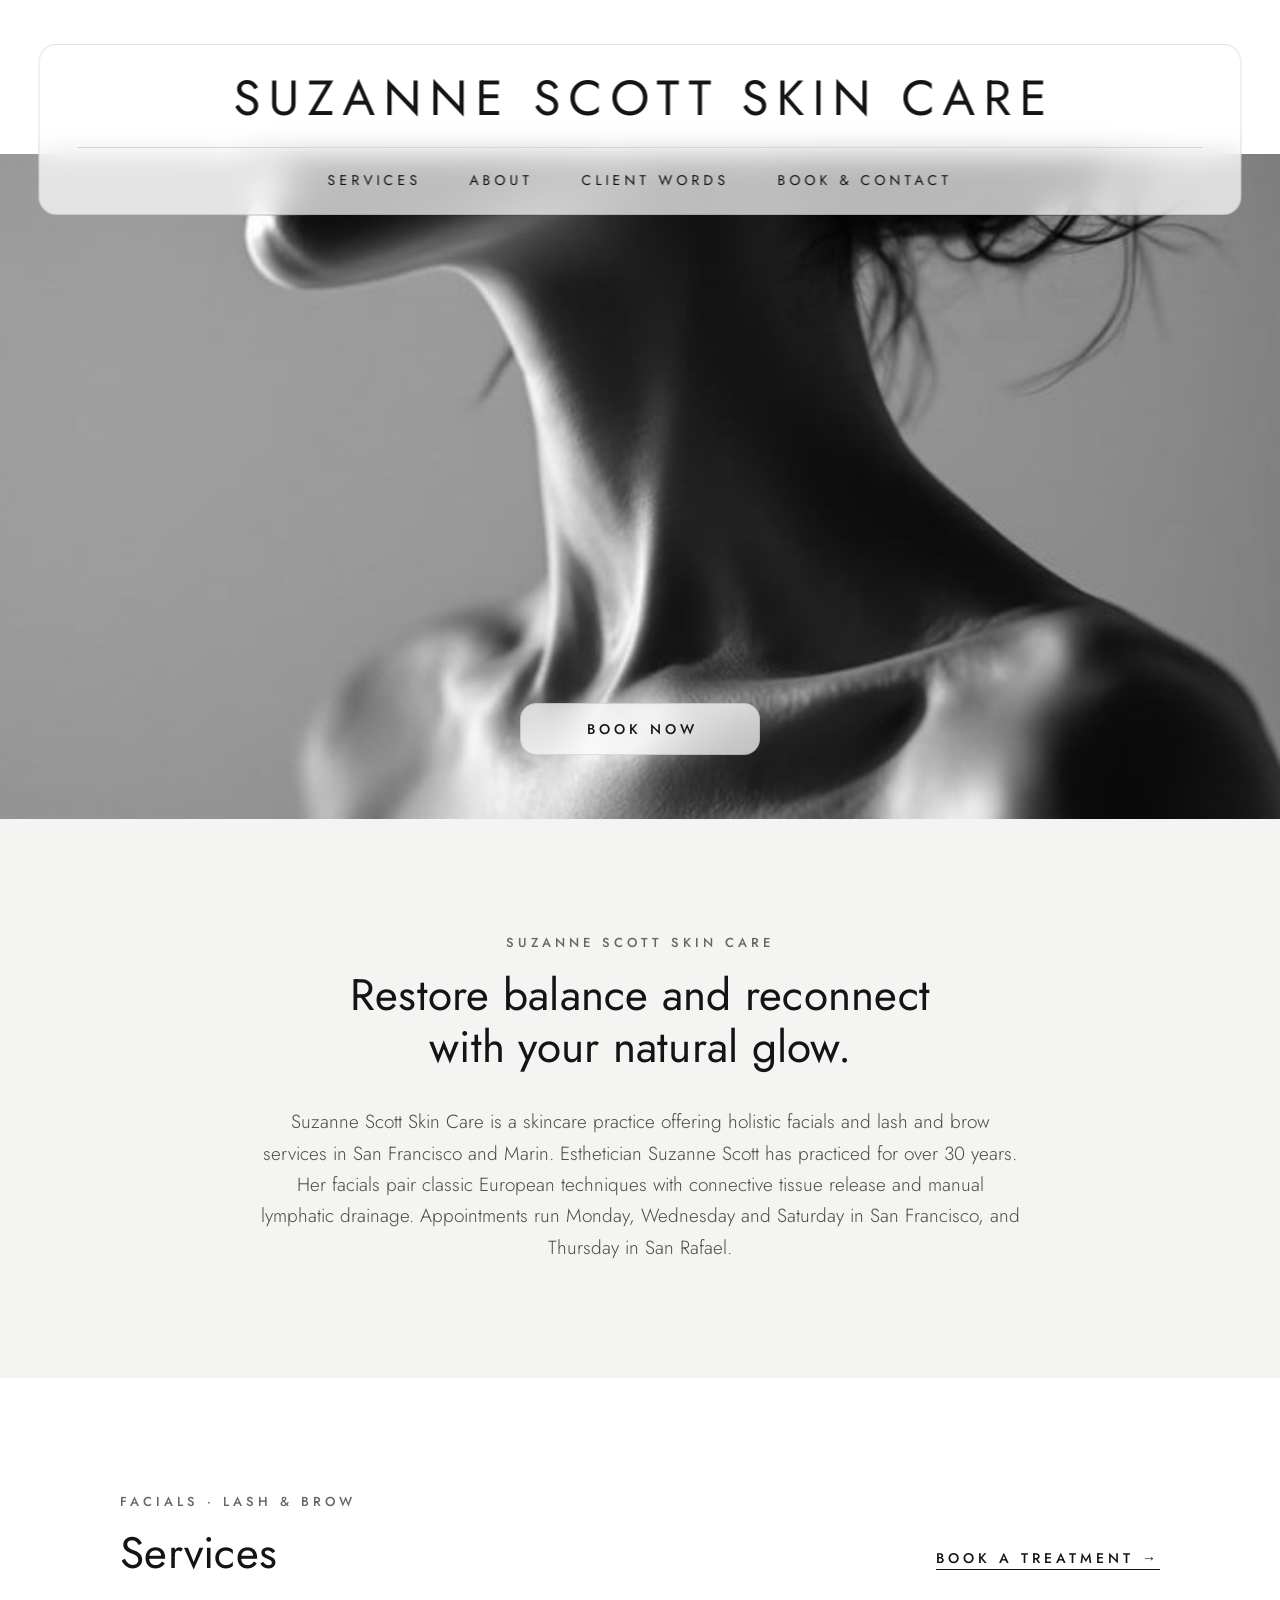
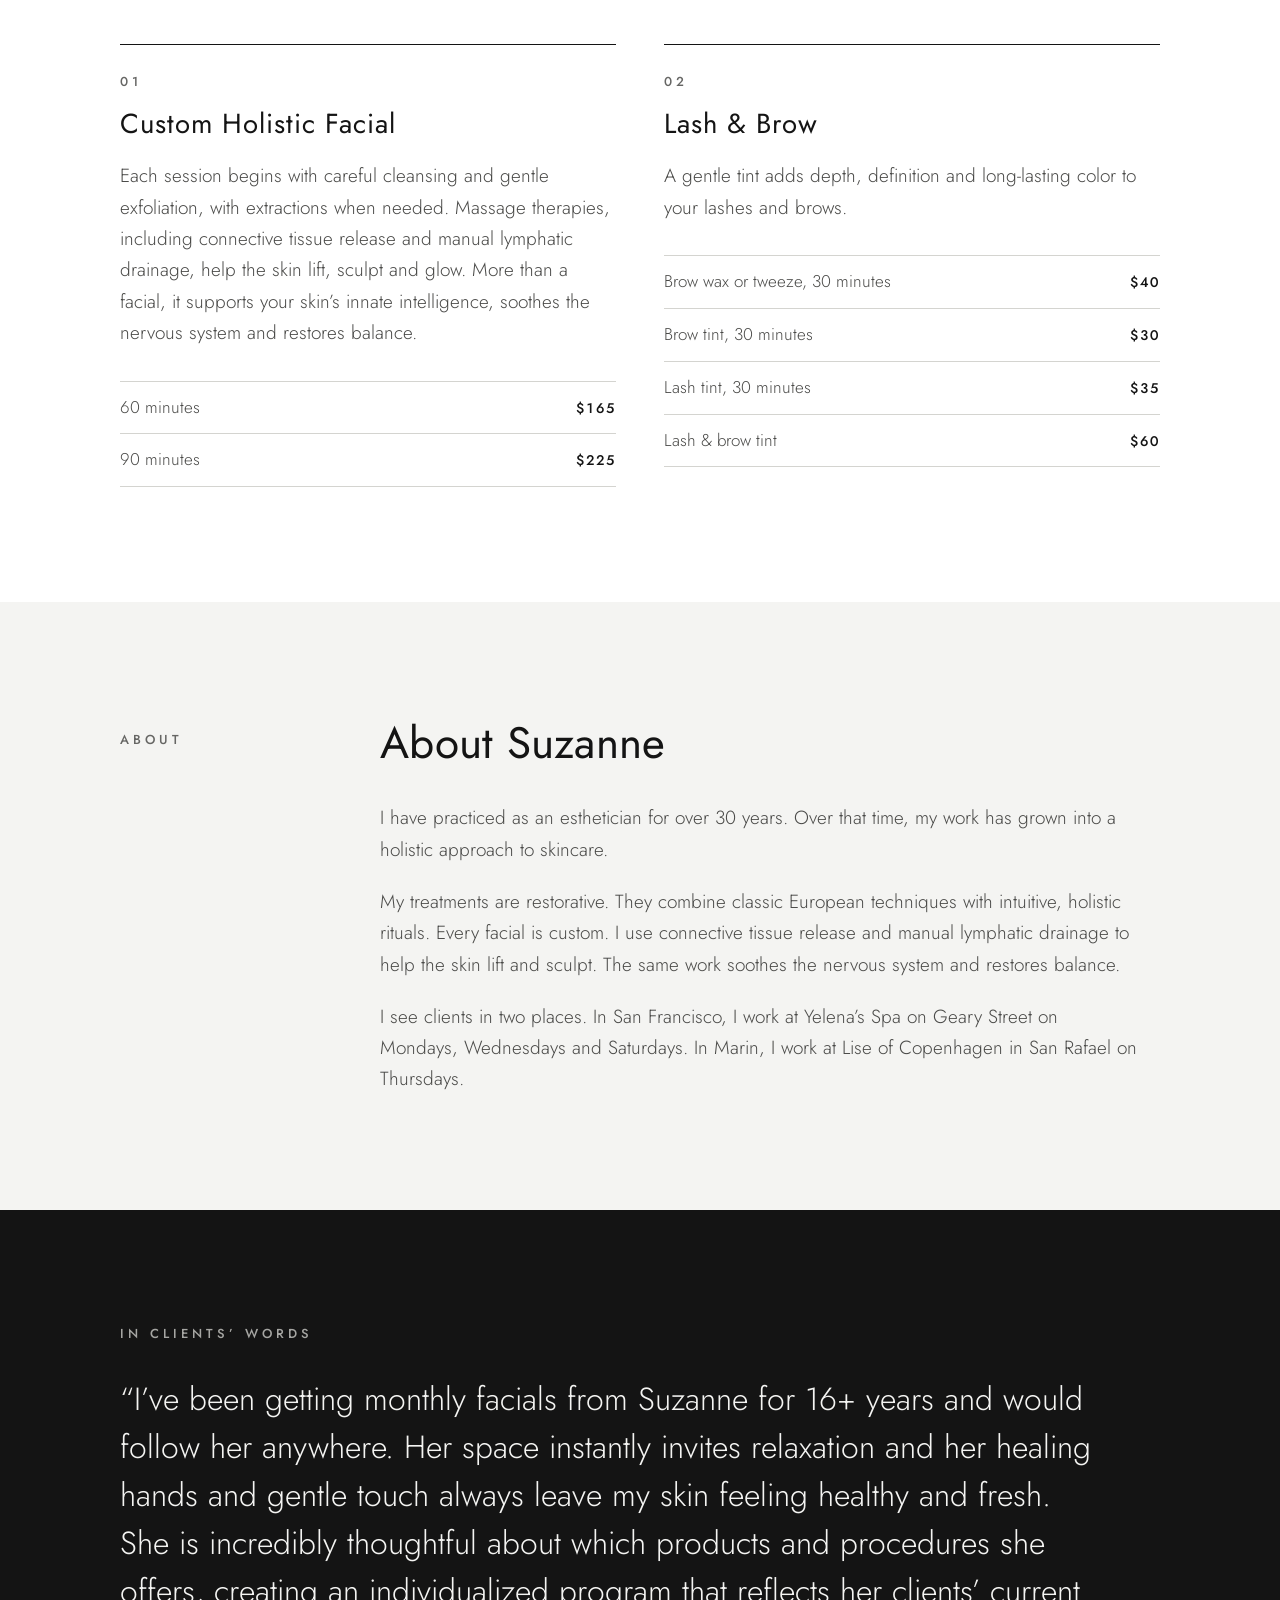
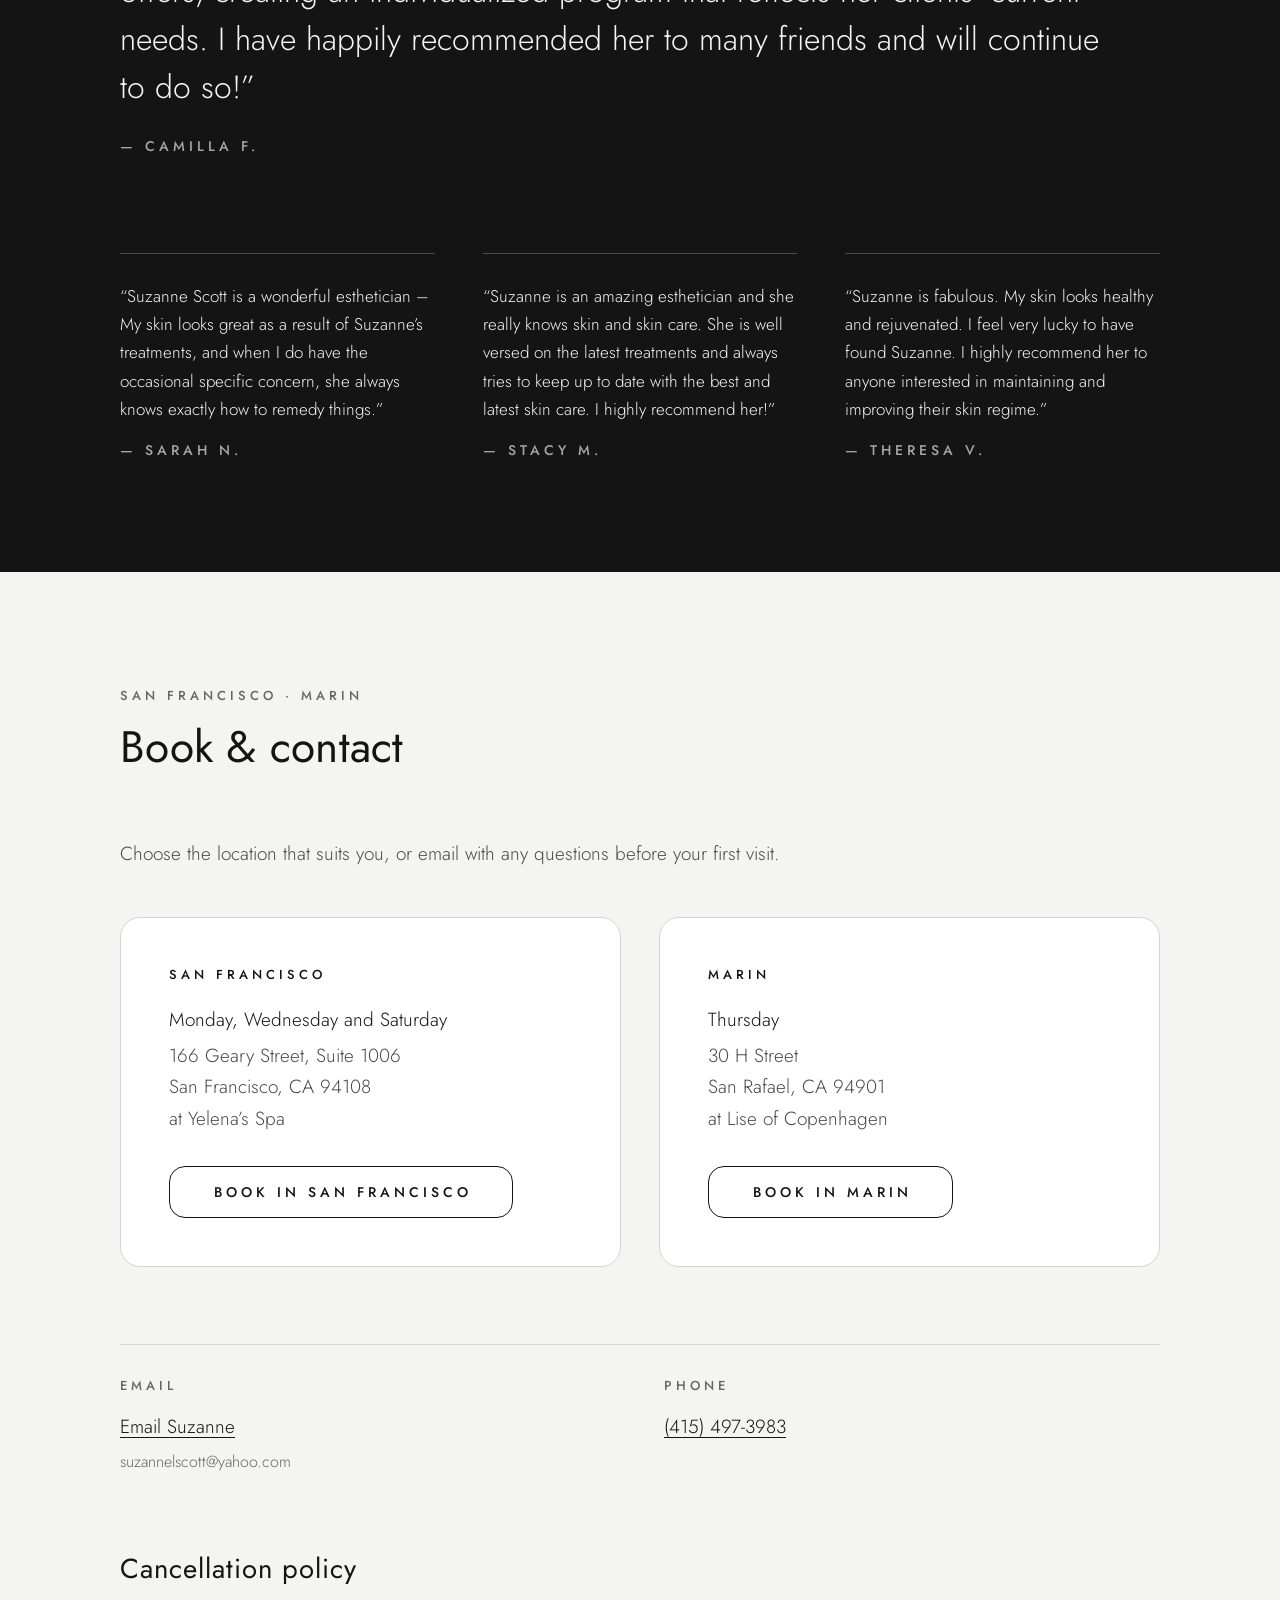
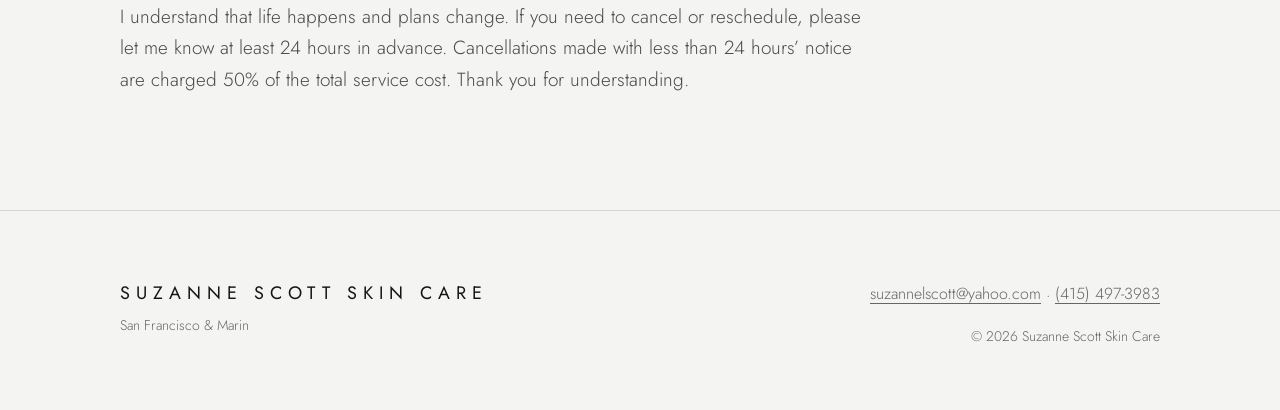
==== index.html @ 7dff4643 "Build Suzanne Scott Skin Care site Responsive one-page site built from SITE COPY and DESIGN SYSTEM, " ====
<!DOCTYPE html>
<html lang="en">
<head>
  <meta charset="utf-8">
  <meta name="viewport" content="width=device-width, initial-scale=1, viewport-fit=cover">

  <title>Suzanne Scott Skin Care | Holistic Facials, SF &amp; Marin</title>
  <meta name="description" content="Holistic facials and lash and brow services by esthetician Suzanne Scott, with over 30 years of practice. Appointments in San Francisco and San Rafael, Marin.">
  <meta name="robots" content="index, follow, max-image-preview:large, max-snippet:-1">
  <link rel="canonical" href="https://suzannescottskincare.com/">
  <meta name="author" content="Suzanne Scott">
  <meta name="theme-color" content="#FFFFFF">
  <meta name="format-detection" content="telephone=no">

  <!-- Machine-readable summary for AI answer engines (see /llms.txt). -->
  <link rel="alternate" type="text/plain" href="llms.txt" title="LLM summary">
  <link rel="icon" href="favicon.svg" type="image/svg+xml">

  <!-- Open Graph / X: the preview card when the link is shared. -->
  <meta property="og:type" content="website">
  <meta property="og:locale" content="en_US">
  <meta property="og:site_name" content="Suzanne Scott Skin Care">
  <meta property="og:title" content="Suzanne Scott Skin Care | Holistic Facials, SF &amp; Marin">
  <meta property="og:description" content="Holistic facials and lash and brow services by esthetician Suzanne Scott, with over 30 years of practice. Appointments in San Francisco and San Rafael, Marin.">
  <meta property="og:url" content="https://suzannescottskincare.com/">
  <meta property="og:image" content="https://suzannescottskincare.com/images/og-image.jpg">
  <meta property="og:image:width" content="1200">
  <meta property="og:image:height" content="630">
  <meta property="og:image:alt" content="Black-and-white close-up of a woman's neck and collarbone in soft studio light">
  <meta name="twitter:card" content="summary_large_image">
  <meta name="twitter:title" content="Suzanne Scott Skin Care | Holistic Facials, SF &amp; Marin">
  <meta name="twitter:description" content="Holistic facials and lash and brow services by esthetician Suzanne Scott, with over 30 years of practice. Appointments in San Francisco and San Rafael, Marin.">
  <meta name="twitter:image" content="https://suzannescottskincare.com/images/og-image.jpg">

  <!-- Jost (design system typeface), weights 300/400/500. -->
  <link rel="preconnect" href="https://fonts.googleapis.com">
  <link rel="preconnect" href="https://fonts.gstatic.com" crossorigin>
  <link rel="stylesheet" href="https://fonts.googleapis.com/css2?family=Jost:wght@300;400;500&amp;display=swap">
  <link rel="preload" as="image" href="images/suzanne-scott-skin-care-hero.jpg" fetchpriority="high">
  <link rel="stylesheet" href="css/styles.css">

  <!--
    STRUCTURED DATA (JSON-LD), one @graph.
    - HealthAndBeautyBusiness (#business) holds brand-level facts; each studio is a "department" with its own address,
      because Google expects one LocalBusiness per physical location. containedInPlace names the host spa.
    - Person (#suzanne) is linked as founder so "Suzanne Scott" and "Suzanne Scott Skin Care" resolve to one entity.
    - Testimonials are NOT marked up as Review: Google ignores self-published reviews for LocalBusiness stars.
    - openingHoursSpecification is omitted until opening/closing times are known; the days are in each description.
    - Add a "sameAs" array of profile URLs (Instagram, Yelp, Google Business Profile) to #business and #suzanne when available.
  -->
  <script type="application/ld+json">
  {
    "@context": "https://schema.org",
    "@graph": [
      {
        "@type": "WebSite",
        "@id": "https://suzannescottskincare.com/#website",
        "url": "https://suzannescottskincare.com/",
        "name": "Suzanne Scott Skin Care",
        "publisher": { "@id": "https://suzannescottskincare.com/#business" },
        "inLanguage": "en-US"
      },
      {
        "@type": "WebPage",
        "@id": "https://suzannescottskincare.com/#webpage",
        "url": "https://suzannescottskincare.com/",
        "name": "Suzanne Scott Skin Care | Holistic Facials, SF & Marin",
        "description": "Holistic facials and lash and brow services by esthetician Suzanne Scott, with over 30 years of practice. Appointments in San Francisco and San Rafael, Marin.",
        "isPartOf": { "@id": "https://suzannescottskincare.com/#website" },
        "about": { "@id": "https://suzannescottskincare.com/#business" },
        "primaryImageOfPage": { "@id": "https://suzannescottskincare.com/#hero-image" },
        "dateModified": "2026-09-30",
        "inLanguage": "en-US"
      },
      {
        "@type": "ImageObject",
        "@id": "https://suzannescottskincare.com/#hero-image",
        "url": "https://suzannescottskincare.com/images/suzanne-scott-skin-care-hero.jpg",
        "width": 1338,
        "height": 764,
        "caption": "Black-and-white close-up of a woman's neck and collarbone in soft studio light"
      },
      {
        "@type": "Person",
        "@id": "https://suzannescottskincare.com/#suzanne",
        "name": "Suzanne Scott",
        "jobTitle": "Esthetician",
        "description": "Esthetician with over 30 years of practice, offering holistic facials that combine classic European techniques with connective tissue release and manual lymphatic drainage.",
        "knowsAbout": ["Holistic facials", "European facial techniques", "Connective tissue release", "Manual lymphatic drainage", "Lash and brow tinting", "Brow waxing"],
        "worksFor": { "@id": "https://suzannescottskincare.com/#business" },
        "url": "https://suzannescottskincare.com/#about"
      },
      {
        "@type": "HealthAndBeautyBusiness",
        "@id": "https://suzannescottskincare.com/#business",
        "name": "Suzanne Scott Skin Care",
        "url": "https://suzannescottskincare.com/",
        "description": "Suzanne Scott Skin Care is a skincare practice offering holistic facials and lash and brow services in San Francisco and Marin. Esthetician Suzanne Scott has practiced for over 30 years.",
        "slogan": "Restore balance and reconnect with your natural glow.",
        "email": "suzannelscott@yahoo.com",
        "telephone": "+1-415-497-3983",
        "image": "https://suzannescottskincare.com/images/og-image.jpg",
        "priceRange": "$30–$225",
        "currenciesAccepted": "USD",
        "founder": { "@id": "https://suzannescottskincare.com/#suzanne" },
        "areaServed": [
          { "@type": "City", "name": "San Francisco, CA" },
          { "@type": "AdministrativeArea", "name": "Marin County, CA" }
        ],
        "department": [
          {
            "@type": "HealthAndBeautyBusiness",
            "@id": "https://suzannescottskincare.com/#san-francisco",
            "name": "Suzanne Scott Skin Care – San Francisco",
            "description": "Appointments Monday, Wednesday and Saturday at Yelena's Spa.",
            "url": "https://suzannescottskincare.com/#contact",
            "telephone": "+1-415-497-3983",
            "email": "suzannelscott@yahoo.com",
            "image": "https://suzannescottskincare.com/images/og-image.jpg",
            "priceRange": "$30–$225",
            "address": {
              "@type": "PostalAddress",
              "streetAddress": "166 Geary Street, Suite 1006",
              "addressLocality": "San Francisco",
              "addressRegion": "CA",
              "postalCode": "94108",
              "addressCountry": "US"
            },
            "hasMap": "https://www.google.com/maps/search/?api=1&query=166+Geary+Street+Suite+1006+San+Francisco+CA+94108",
            "containedInPlace": { "@type": "Place", "name": "Yelena's Spa" }
          },
          {
            "@type": "HealthAndBeautyBusiness",
            "@id": "https://suzannescottskincare.com/#marin",
            "name": "Suzanne Scott Skin Care – Marin",
            "description": "Appointments Thursday at Lise of Copenhagen in San Rafael.",
            "url": "https://suzannescottskincare.com/#contact",
            "telephone": "+1-415-497-3983",
            "email": "suzannelscott@yahoo.com",
            "image": "https://suzannescottskincare.com/images/og-image.jpg",
            "priceRange": "$30–$225",
            "address": {
              "@type": "PostalAddress",
              "streetAddress": "30 H Street",
              "addressLocality": "San Rafael",
              "addressRegion": "CA",
              "postalCode": "94901",
              "addressCountry": "US"
            },
            "hasMap": "https://www.google.com/maps/search/?api=1&query=30+H+Street+San+Rafael+CA+94901",
            "containedInPlace": { "@type": "Place", "name": "Lise of Copenhagen" }
          }
        ],
        "hasOfferCatalog": {
          "@type": "OfferCatalog",
          "name": "Services",
          "itemListElement": [
            { "@type": "Offer", "name": "Custom Holistic Facial, 60 minutes", "price": "165", "priceCurrency": "USD",
              "itemOffered": { "@type": "Service", "name": "Custom Holistic Facial", "serviceType": "Facial",
                "description": "Cleansing, gentle exfoliation, extractions when needed, connective tissue release and manual lymphatic drainage." } },
            { "@type": "Offer", "name": "Custom Holistic Facial, 90 minutes", "price": "225", "priceCurrency": "USD",
              "itemOffered": { "@type": "Service", "name": "Custom Holistic Facial", "serviceType": "Facial" } },
            { "@type": "Offer", "name": "Brow Wax or Tweeze, 30 minutes", "price": "40", "priceCurrency": "USD",
              "itemOffered": { "@type": "Service", "name": "Brow Wax or Tweeze", "serviceType": "Brow shaping" } },
            { "@type": "Offer", "name": "Brow Tint, 30 minutes", "price": "30", "priceCurrency": "USD",
              "itemOffered": { "@type": "Service", "name": "Brow Tint", "serviceType": "Tinting" } },
            { "@type": "Offer", "name": "Lash Tint, 30 minutes", "price": "35", "priceCurrency": "USD",
              "itemOffered": { "@type": "Service", "name": "Lash Tint", "serviceType": "Tinting" } },
            { "@type": "Offer", "name": "Lash and Brow Tint", "price": "60", "priceCurrency": "USD",
              "itemOffered": { "@type": "Service", "name": "Lash and Brow Tint", "serviceType": "Tinting" } }
          ]
        }
      }
    ]
  }
  </script>
</head>

<body>
  <!-- All key facts stay in plain HTML (no sliders, widgets or text in images) so crawlers and AI engines can read them. -->
  <a class="skip-link btn-text" href="#main">Skip to content</a>

  <div class="hero">
    <header class="site-header">
      <a class="wordmark" href="./" aria-label="Suzanne Scott Skin Care, home"><span>Suzanne Scott</span> <span>Skin Care</span></a>
      <nav class="site-nav" aria-label="Main">
        <ul>
          <li><a href="#services">Services</a></li>
          <li><a href="#about">About</a></li>
          <li><a href="#testimonials">Client words</a></li>
          <li><a href="#contact">Book &amp; contact</a></li>
        </ul>
      </nav>
    </header>

    <div class="hero-media">
      <img src="images/suzanne-scott-skin-care-hero.jpg"
           alt="Black-and-white close-up of a woman's neck and collarbone in soft studio light"
           width="1338" height="764" fetchpriority="high">
      <a class="button button--glass btn-text hero-cta" href="#contact">Book now</a>
    </div>
  </div>

  <main id="main">

    <!-- INTRO: the page's single <h1>. The summary paragraph is written to be quoted on its own by answer engines. -->
    <section id="intro" class="section section--paper intro" aria-labelledby="intro-heading">
      <div class="wrap">
        <h1 id="intro-heading" class="label">Suzanne Scott Skin Care</h1>
        <p class="headline">Restore balance and reconnect with your natural glow.</p>
        <p class="body intro-summary">Suzanne Scott Skin Care is a skincare practice offering holistic facials and lash and brow services in San Francisco and Marin. Esthetician Suzanne Scott has practiced for over 30 years. Her facials pair classic European techniques with connective tissue release and manual lymphatic drainage. Appointments run Monday, Wednesday and Saturday in San Francisco, and Thursday in San Rafael.</p>
      </div>
    </section>

    <!-- SERVICES: prices and durations as real text in definition lists. -->
    <section id="services" class="section section--white" aria-labelledby="services-heading">
      <div class="wrap">
        <div class="section-header">
          <div>
            <p class="label">Facials · Lash &amp; brow</p>
            <h2 id="services-heading" class="headline">Services</h2>
          </div>
          <a class="text-link btn-text" href="#contact">Book a treatment →</a>
        </div>

        <div class="services-grid">
          <article class="service" aria-labelledby="facial-heading">
            <p class="label">01</p>
            <h3 id="facial-heading" class="card-title">Custom Holistic Facial</h3>
            <p class="body">Each session begins with careful cleansing and gentle exfoliation, with extractions when needed. Massage therapies, including connective tissue release and manual lymphatic drainage, help the skin lift, sculpt and glow. More than a facial, it supports your skin’s innate intelligence, soothes the nervous system and restores balance.</p>
            <dl class="price-list">
              <div><dt>60 minutes</dt><dd class="btn-text">$165</dd></div>
              <div><dt>90 minutes</dt><dd class="btn-text">$225</dd></div>
            </dl>
          </article>

          <article class="service" aria-labelledby="lash-brow-heading">
            <p class="label">02</p>
            <h3 id="lash-brow-heading" class="card-title">Lash &amp; Brow</h3>
            <p class="body">A gentle tint adds depth, definition and long-lasting color to your lashes and brows.</p>
            <dl class="price-list">
              <div><dt>Brow wax or tweeze, 30 minutes</dt><dd class="btn-text">$40</dd></div>
              <div><dt>Brow tint, 30 minutes</dt><dd class="btn-text">$30</dd></div>
              <div><dt>Lash tint, 30 minutes</dt><dd class="btn-text">$35</dd></div>
              <div><dt>Lash &amp; brow tint</dt><dd class="btn-text">$60</dd></div>
            </dl>
          </article>
        </div>
      </div>
    </section>

    <!-- ABOUT: side label → content. -->
    <section id="about" class="section section--paper" aria-labelledby="about-heading">
      <div class="wrap about-grid">
        <p class="label" aria-hidden="true">About</p>
        <div>
          <h2 id="about-heading" class="headline">About Suzanne</h2>
          <div class="body">
            <p>I have practiced as an esthetician for over 30 years. Over that time, my work has grown into a holistic approach to skincare.</p>
            <p>My treatments are restorative. They combine classic European techniques with intuitive, holistic rituals. Every facial is custom. I use connective tissue release and manual lymphatic drainage to help the skin lift and sculpt. The same work soothes the nervous system and restores balance.</p>
            <p>I see clients in two places. In San Francisco, I work at Yelena’s Spa on Geary Street on Mondays, Wednesdays and Saturdays. In Marin, I work at Lise of Copenhagen in San Rafael on Thursdays.</p>
          </div>
        </div>
      </div>
    </section>

    <!-- TESTIMONIALS: visible HTML only, no Review markup (see note in <head>). -->
    <section id="testimonials" class="section section--ink testimonials" aria-labelledby="testimonials-heading">
      <div class="wrap">
        <h2 id="testimonials-heading" class="label">In clients’ words</h2>

        <figure class="testimonial quote-featured">
          <blockquote>
            <p>“I’ve been getting monthly facials from Suzanne for 16+ years and would follow her anywhere. Her space instantly invites relaxation and her healing hands and gentle touch always leave my skin feeling healthy and fresh. She is incredibly thoughtful about which products and procedures she offers, creating an individualized program that reflects her clients’ current needs. I have happily recommended her to many friends and will continue to do so!”</p>
          </blockquote>
          <figcaption class="btn-text">— Camilla F.</figcaption>
        </figure>

        <div class="quotes-grid">
          <figure class="testimonial">
            <blockquote>
              <p>“Suzanne Scott is a wonderful esthetician – My skin looks great as a result of Suzanne’s treatments, and when I do have the occasional specific concern, she always knows exactly how to remedy things.”</p>
            </blockquote>
            <figcaption class="btn-text">— Sarah N.</figcaption>
          </figure>

          <figure class="testimonial">
            <blockquote>
              <p>“Suzanne is an amazing esthetician and she really knows skin and skin care. She is well versed on the latest treatments and always tries to keep up to date with the best and latest skin care. I highly recommend her!”</p>
            </blockquote>
            <figcaption class="btn-text">— Stacy M.</figcaption>
          </figure>

          <figure class="testimonial">
            <blockquote>
              <p>“Suzanne is fabulous. My skin looks healthy and rejuvenated. I feel very lucky to have found Suzanne. I highly recommend her to anyone interested in maintaining and improving their skin regime.”</p>
            </blockquote>
            <figcaption class="btn-text">— Theresa V.</figcaption>
          </figure>
        </div>
      </div>
    </section>

    <!-- BOOK & CONTACT: name, address and phone must match the JSON-LD and every outside listing exactly. -->
    <section id="contact" class="section section--paper" aria-labelledby="contact-heading">
      <div class="wrap">
        <div class="section-header">
          <div>
            <p class="label">San Francisco · Marin</p>
            <h2 id="contact-heading" class="headline">Book &amp; contact</h2>
          </div>
        </div>
        <p class="body contact-intro">Choose the location that suits you, or email with any questions before your first visit.</p>

        <div class="locations">
          <div class="location">
            <h3 class="label">San Francisco</h3>
            <div class="body">
              <p class="days">Monday, Wednesday and Saturday</p>
              <address>
                166 Geary Street, Suite 1006<br>
                San Francisco, CA 94108<br>
                at Yelena’s Spa
              </address>
            </div>
            <!-- Booking links go to email until online booking URLs are available. -->
            <a class="button btn-text" href="mailto:suzannelscott@yahoo.com?subject=Appointment%20request%20-%20San%20Francisco">Book in San Francisco</a>
          </div>

          <div class="location">
            <h3 class="label">Marin</h3>
            <div class="body">
              <p class="days">Thursday</p>
              <address>
                30 H Street<br>
                San Rafael, CA 94901<br>
                at Lise of Copenhagen
              </address>
            </div>
            <a class="button btn-text" href="mailto:suzannelscott@yahoo.com?subject=Appointment%20request%20-%20Marin">Book in Marin</a>
          </div>
        </div>

        <address>
          <dl class="contact-details">
            <div>
              <dt class="label">Email</dt>
              <dd><a href="mailto:suzannelscott@yahoo.com">Email Suzanne</a><span class="muted">suzannelscott@yahoo.com</span></dd>
            </div>
            <div>
              <dt class="label">Phone</dt>
              <dd><a href="tel:+14154973983">(415) 497-3983</a></dd>
            </div>
          </dl>
        </address>

        <div class="policy">
          <h3 class="card-title">Cancellation policy</h3>
          <p class="body">I understand that life happens and plans change. If you need to cancel or reschedule, please let me know at least 24 hours in advance. Cancellations made with less than 24 hours’ notice are charged 50% of the total service cost. Thank you for understanding.</p>
        </div>
      </div>
    </section>
  </main>

  <!-- FOOTER: repeats name and contact details exactly (consistent NAP). -->
  <footer class="site-footer">
    <div class="wrap">
      <div class="footer-brand">
        <p class="footer-wordmark">Suzanne Scott Skin Care</p>
        <p>San Francisco &amp; Marin</p>
      </div>
      <div class="footer-contact">
        <p><a href="mailto:suzannelscott@yahoo.com">suzannelscott@yahoo.com</a> · <a href="tel:+14154973983">(415) 497-3983</a></p>
        <p><small>© 2026 Suzanne Scott Skin Care</small></p>
      </div>
    </div>
  </footer>
</body>
</html>
---- css/styles.css ----
/* Suzanne Scott Skin Care — Direction 1
   Minimal, precise, calm. Black-and-white photography, wide-tracked capitals, lots of empty space.
   Section rhythm: white hero → paper → white → paper → ink (testimonials) → paper → footer on paper.
   Deliberately single-theme (brand palette), so there is no dark-mode variant. */

:root {
  --ink: #141414;
  --white: #FFFFFF;
  --paper: #F4F4F2;
  --grey-700: #4A4A48;
  --grey-600: #666664;
  --grey-400: #A6A6A3;
  --grey-300: #8C8C8A;
  --rule: #D4D4D0;
  --glass: rgba(255,255,255,0.72);
  --glass-border: rgba(20,20,20,0.12);
  --font: "Jost", Helvetica, sans-serif;
  --tracking-label: 4px;
  --tracking-wordmark: 9px;
  --radius-sm: 16px;
  --radius-md: 18px;
  --radius-lg: 20px;
  --page-width: 1440px;
  --margin: 200px;
  --section-pad: 120px;

  /* Fluid versions of the desktop specs, so one stylesheet serves phone → desktop. */
  --gutter: clamp(20px, 5vw, 48px);
  --content: 1040px;               /* 1440 canvas minus 2 × 200px margins */
  --pad: clamp(72px, 9vw, var(--section-pad));
  --body-size: clamp(17px, 1.05rem + 0.2vw, 19px);
  color-scheme: light;
}

*, *::before, *::after { box-sizing: border-box; }

html { scroll-behavior: smooth; -webkit-text-size-adjust: 100%; }
@media (prefers-reduced-motion: reduce) { html { scroll-behavior: auto; } }

body {
  margin: 0;
  background: var(--paper);
  color: var(--ink);
  font-family: var(--font);
  font-weight: 300;
  font-size: var(--body-size);
  line-height: 1.65;
  -webkit-font-smoothing: antialiased;
  overflow-x: hidden;
}

img { display: block; max-width: 100%; height: auto; }

a { color: inherit; text-decoration-thickness: 1px; text-underline-offset: 4px; transition: color .2s ease, border-color .2s ease, background-color .2s ease; }
a:hover { color: var(--grey-600); }
:focus-visible { outline: 2px solid var(--ink); outline-offset: 3px; border-radius: 4px; }

h1, h2, h3, p, figure, blockquote, dl, dd, address { margin: 0; }
address { font-style: normal; }

/* ---------- Type styles ---------- */

.label {
  font-size: 13px;
  font-weight: 500;
  letter-spacing: var(--tracking-label);
  text-transform: uppercase;
  line-height: 1.4;
  color: var(--grey-600);
}

.headline {
  font-size: clamp(32px, 2.2rem + 0.9vw, 44px);
  font-weight: 400;
  letter-spacing: 0.25px;
  line-height: 1.2;
  text-wrap: balance;
}

.card-title {
  font-size: clamp(24px, 1.4rem + 0.4vw, 28px);
  font-weight: 400;
  letter-spacing: 1px;
  line-height: 1.2;
}

.body { color: var(--grey-700); max-width: 760px; }
.body p + p { margin-top: 1.1em; }

.btn-text {
  font-size: 14px;
  font-weight: 500;
  letter-spacing: var(--tracking-label);
  text-transform: uppercase;
  line-height: 1;
}

/* ---------- Buttons ---------- */

.button {
  display: inline-flex;
  align-items: center;
  justify-content: center;
  min-height: 52px;
  padding: 18px 40px 18px 44px;   /* right side trimmed to balance trailing letter-spacing */
  border: 1px solid var(--ink);
  border-radius: var(--radius-sm);
  background: transparent;
  color: var(--ink);
  text-decoration: none;
  text-align: center;
}
.button:hover { color: var(--grey-600); border-color: var(--grey-600); }

.button--glass {
  background: var(--glass);
  -webkit-backdrop-filter: blur(14px);
  backdrop-filter: blur(14px);
  border-color: var(--glass-border);
}
.button--glass:hover { background: var(--white); color: var(--ink); border-color: var(--glass-border); }

.text-link {
  display: inline-flex;
  align-items: center;
  min-height: 44px;
  text-decoration: underline;
  text-decoration-thickness: 1px;
  text-underline-offset: 6px;
}

.skip-link {
  position: absolute;
  left: 16px;
  top: -100px;
  z-index: 20;
  padding: 14px 20px;
  background: var(--white);
  border: 1px solid var(--ink);
  border-radius: var(--radius-sm);
  text-decoration: none;
}
.skip-link:focus { top: 16px; }

/* ---------- Layout ---------- */

.wrap {
  width: min(var(--content), 100% - 2 * var(--gutter));
  margin-inline: auto;
}

.section { padding-block: var(--pad); }
.section--paper { background: var(--paper); }
.section--white { background: var(--white); }
.section--ink { background: var(--ink); color: var(--paper); }

.section-header {
  display: flex;
  flex-wrap: wrap;
  align-items: flex-end;
  justify-content: space-between;
  gap: 24px 48px;
  margin-bottom: clamp(40px, 5vw, 64px);
}
.section-header > div { display: grid; gap: 16px; min-width: 0; }

/* ---------- Header + hero ---------- */

.hero {
  position: relative;
  background: var(--white);
  padding-top: clamp(112px, 12vw, 160px);   /* the white band behind the header */
}

.site-header {
  position: absolute;
  z-index: 10;
  top: clamp(16px, 3.4vw, 48px);
  left: 50%;
  transform: translateX(-50%);
  width: min(1220px, 100% - 2 * clamp(12px, 3vw, 110px));
  padding: clamp(18px, 2.2vw, 30px) clamp(12px, 3vw, 40px) clamp(4px, 1vw, 12px);
  background: var(--glass);
  -webkit-backdrop-filter: blur(14px);
  backdrop-filter: blur(14px);
  border: 1px solid var(--glass-border);
  border-radius: var(--radius-md);
  text-align: center;
}

.wordmark {
  display: inline-block;
  font-size: clamp(21px, 1rem + 2.6vw, 52px);
  font-weight: 400;
  letter-spacing: clamp(4px, 0.62vw, var(--tracking-wordmark));
  line-height: 1;
  text-transform: uppercase;
  text-decoration: none;
  margin-right: calc(-1 * clamp(4px, 0.62vw, var(--tracking-wordmark)));  /* optical centering */
}
.wordmark span { white-space: nowrap; }

.site-nav {
  margin-top: clamp(14px, 1.8vw, 24px);
  padding-top: clamp(4px, 0.8vw, 10px);
  border-top: 1px solid var(--rule);
}
.site-nav ul {
  list-style: none;
  margin: 0;
  padding: 0;
  display: flex;
  flex-wrap: wrap;
  justify-content: center;
  column-gap: 48px;
}
.site-nav a {
  display: inline-flex;
  align-items: center;
  min-height: 44px;
  font-size: 14px;
  font-weight: 400;
  letter-spacing: var(--tracking-label);
  text-transform: uppercase;
  text-decoration: none;
  white-space: nowrap;
}

.hero-media {
  position: relative;
  height: clamp(480px, 52vw, 740px);
  overflow: hidden;
  background: var(--grey-300);
}
.hero-media img {
  width: 100%;
  height: 100%;
  object-fit: cover;
  object-position: 58% 40%;
  filter: grayscale(1);
}
.hero-cta {
  position: absolute;
  left: 50%;
  bottom: clamp(32px, 5vw, 72px);
  transform: translateX(-50%);
  width: 240px;
}

/* ---------- Intro ---------- */

.intro { text-align: center; }
.intro .wrap { display: grid; justify-items: center; gap: 16px; }
.intro .headline { max-width: 820px; }
.intro .body { margin-top: 16px; }

/* ---------- Services ---------- */

.services-grid {
  display: grid;
  grid-template-columns: repeat(auto-fit, minmax(min(100%, 380px), 1fr));
  gap: 64px 48px;
}

.service {
  display: grid;
  align-content: start;
  gap: 16px;
  padding-top: 28px;
  border-top: 1px solid var(--ink);
  min-width: 0;
}
.service .body { margin-top: 4px; }

.price-list { margin-top: 16px; border-bottom: 1px solid var(--rule); }
.price-list > div {
  display: flex;
  justify-content: space-between;
  align-items: baseline;
  gap: 24px;
  padding-block: 14px;
  border-top: 1px solid var(--rule);
}
.price-list dt { color: var(--grey-700); font-size: 17px; line-height: 1.4; }
.price-list dd { flex: none; font-variant-numeric: tabular-nums; letter-spacing: 2px; }

/* ---------- About ---------- */

.about-grid {
  display: grid;
  grid-template-columns: 1fr;
  gap: 16px;
}
.about-grid > div { display: grid; gap: 32px; min-width: 0; }
@media (min-width: 900px) {
  .about-grid { grid-template-columns: 140px minmax(0, 1fr); column-gap: 120px; }
  .about-grid .label { padding-top: 14px; }
}

/* ---------- Testimonials ---------- */

.testimonials .label { color: var(--grey-400); }

.quote-featured { max-width: 980px; margin-top: 32px; }
.quote-featured blockquote p {
  font-size: clamp(22px, 1.1rem + 1.3vw, 32px);
  font-weight: 300;
  line-height: 1.5;
  color: var(--paper);
  text-wrap: pretty;
}

.testimonial figcaption { margin-top: 28px; color: var(--grey-400); }

.quotes-grid {
  display: grid;
  grid-template-columns: repeat(auto-fit, minmax(min(100%, 280px), 1fr));
  gap: 48px;
  margin-top: clamp(64px, 8vw, 100px);
}
.quotes-grid .testimonial {
  padding-top: 28px;
  border-top: 1px solid var(--grey-700);
  min-width: 0;
}
.quotes-grid blockquote p { color: var(--paper); font-size: 17px; line-height: 1.65; }
.quotes-grid figcaption { margin-top: 20px; }

/* ---------- Book & contact ---------- */

.locations {
  display: grid;
  grid-template-columns: repeat(auto-fit, minmax(min(100%, 380px), 1fr));
  gap: clamp(20px, 3vw, 48px);
}

.location {
  display: grid;
  align-content: start;
  gap: 20px;
  padding: clamp(28px, 4vw, 48px);
  background: var(--white);
  border: 1px solid var(--rule);
  border-radius: var(--radius-lg);
  min-width: 0;
}
.location .label { color: var(--ink); }
.location .body { display: grid; gap: 4px; }
.location .days { color: var(--ink); }
.location .button { justify-self: start; margin-top: 12px; }

.contact-intro { margin-bottom: clamp(32px, 4vw, 48px); }

.contact-details {
  display: grid;
  grid-template-columns: repeat(auto-fit, minmax(min(100%, 240px), 1fr));
  gap: 32px 48px;
  margin-top: clamp(48px, 6vw, 80px);
  padding-top: 32px;
  border-top: 1px solid var(--rule);
}
.contact-details > div { display: grid; gap: 10px; align-content: start; min-width: 0; }
.contact-details dd { color: var(--grey-700); overflow-wrap: anywhere; }
.contact-details dd a { display: inline-flex; align-items: center; min-height: 44px; color: var(--ink); }
.contact-details .muted { display: block; color: var(--grey-600); font-size: 16px; }

.policy { display: grid; gap: 16px; margin-top: clamp(48px, 6vw, 80px); }

/* ---------- Footer ---------- */

.site-footer {
  background: var(--paper);
  border-top: 1px solid var(--rule);
  padding-block: 56px;
  min-height: 200px;
  display: flex;
  align-items: center;
}
.site-footer .wrap {
  display: flex;
  flex-wrap: wrap;
  justify-content: space-between;
  align-items: center;
  gap: 24px 48px;
}
.footer-brand { display: grid; gap: 12px; }
.footer-wordmark {
  font-size: 18px;
  font-weight: 400;
  letter-spacing: 6px;
  line-height: 1;
  text-transform: uppercase;
}
.footer-contact {
  display: grid;
  gap: 6px;
  color: var(--grey-600);
  font-size: 16px;
  text-align: right;
}
.footer-contact a { display: inline-flex; align-items: center; min-height: 44px; }
.footer-brand p:last-child, .footer-contact small { color: var(--grey-600); font-size: 14px; }

/* ---------- Phone ---------- */

@media (max-width: 640px) {
  .wordmark span { display: block; }
  .wordmark span + span { margin-top: 8px; }

  .site-nav ul {
    display: grid;
    grid-template-columns: 1fr 1fr;
    column-gap: 8px;
  }
  .site-nav a { font-size: 12px; letter-spacing: 3px; justify-content: center; width: 100%; }

  .hero { padding-top: 118px; }
  .hero-media { height: clamp(420px, 118vw, 560px); }
  .hero-media img { object-position: 55% 30%; }
  .hero-cta { width: min(240px, 100% - 2 * var(--gutter)); }

  .intro { text-align: left; }
  .intro .wrap { justify-items: start; }

  .price-list dt { font-size: 16px; }
  .location .button { justify-self: stretch; padding-inline: 20px; letter-spacing: 3px; font-size: 13px; line-height: 1.4; }
  .footer-wordmark { font-size: 15px; letter-spacing: 4px; white-space: nowrap; }

  .site-footer .wrap { flex-direction: column; align-items: flex-start; }
  .footer-contact { text-align: left; }
}
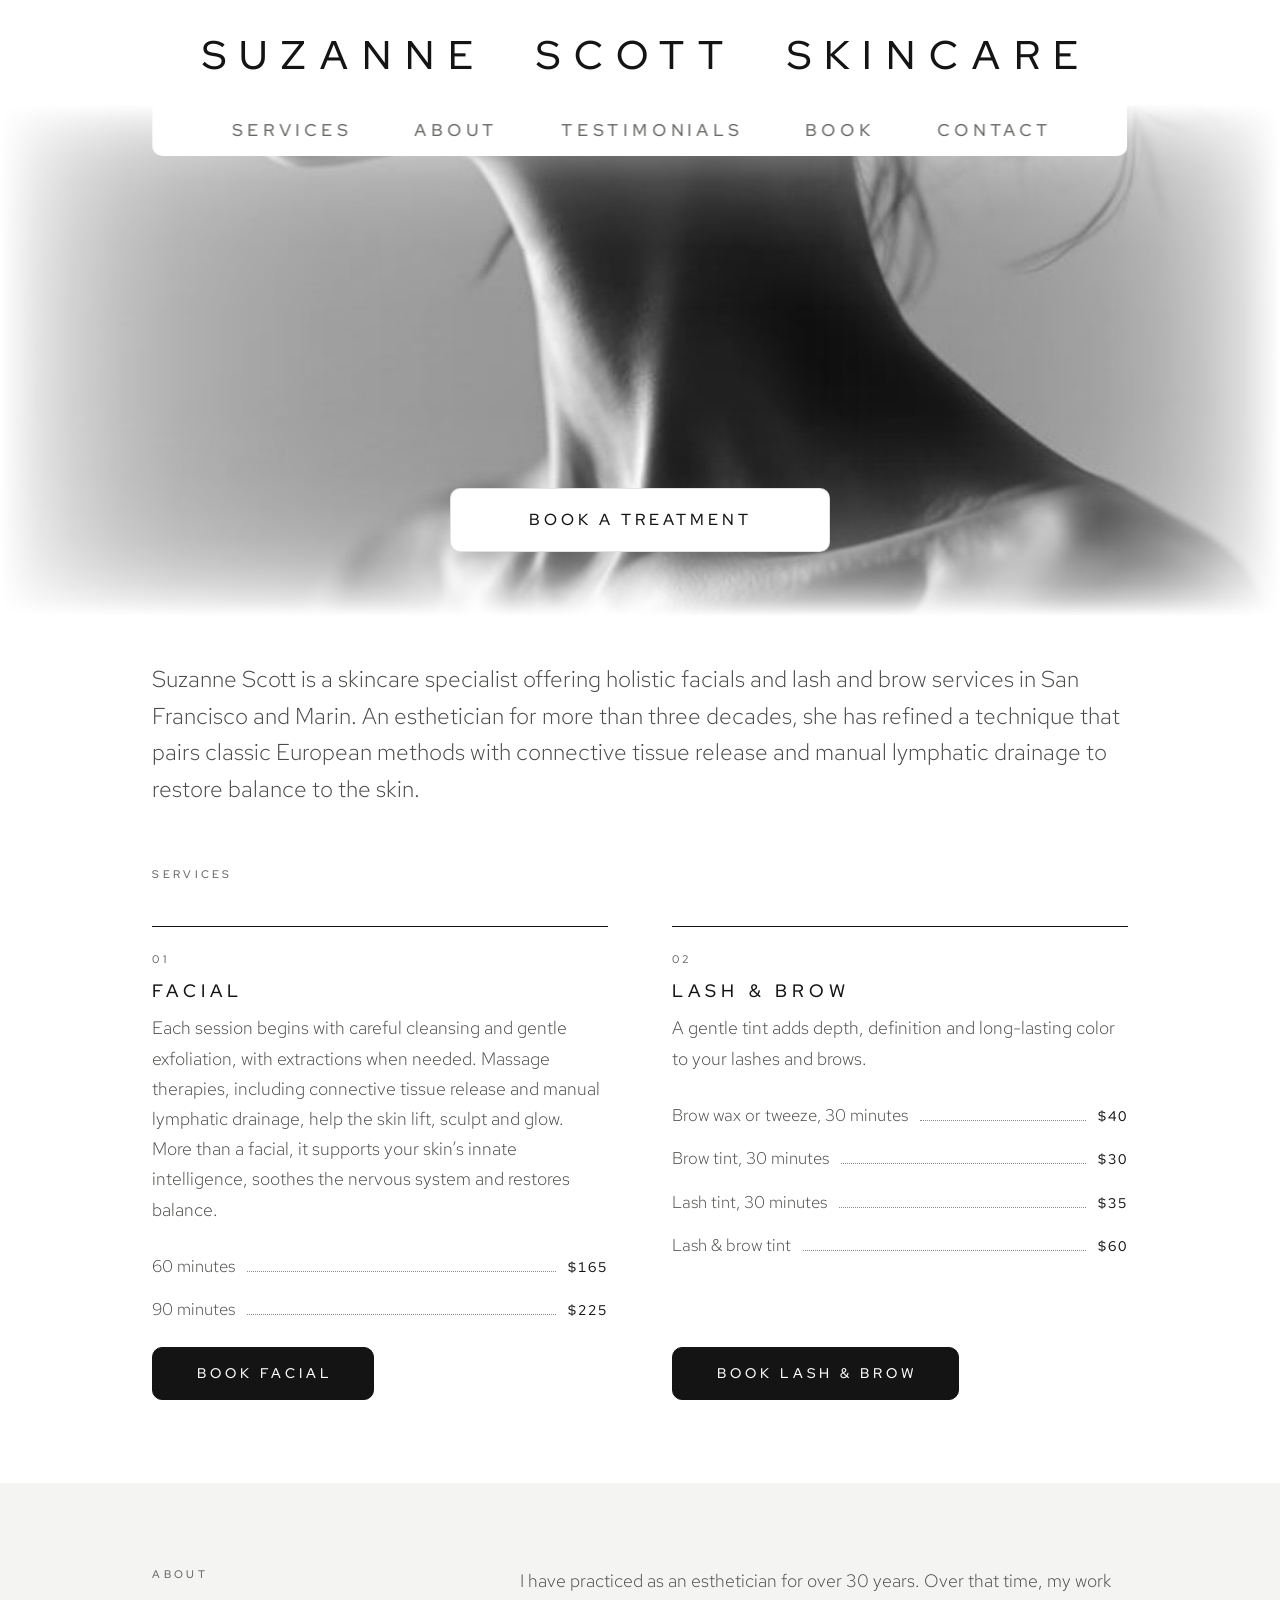
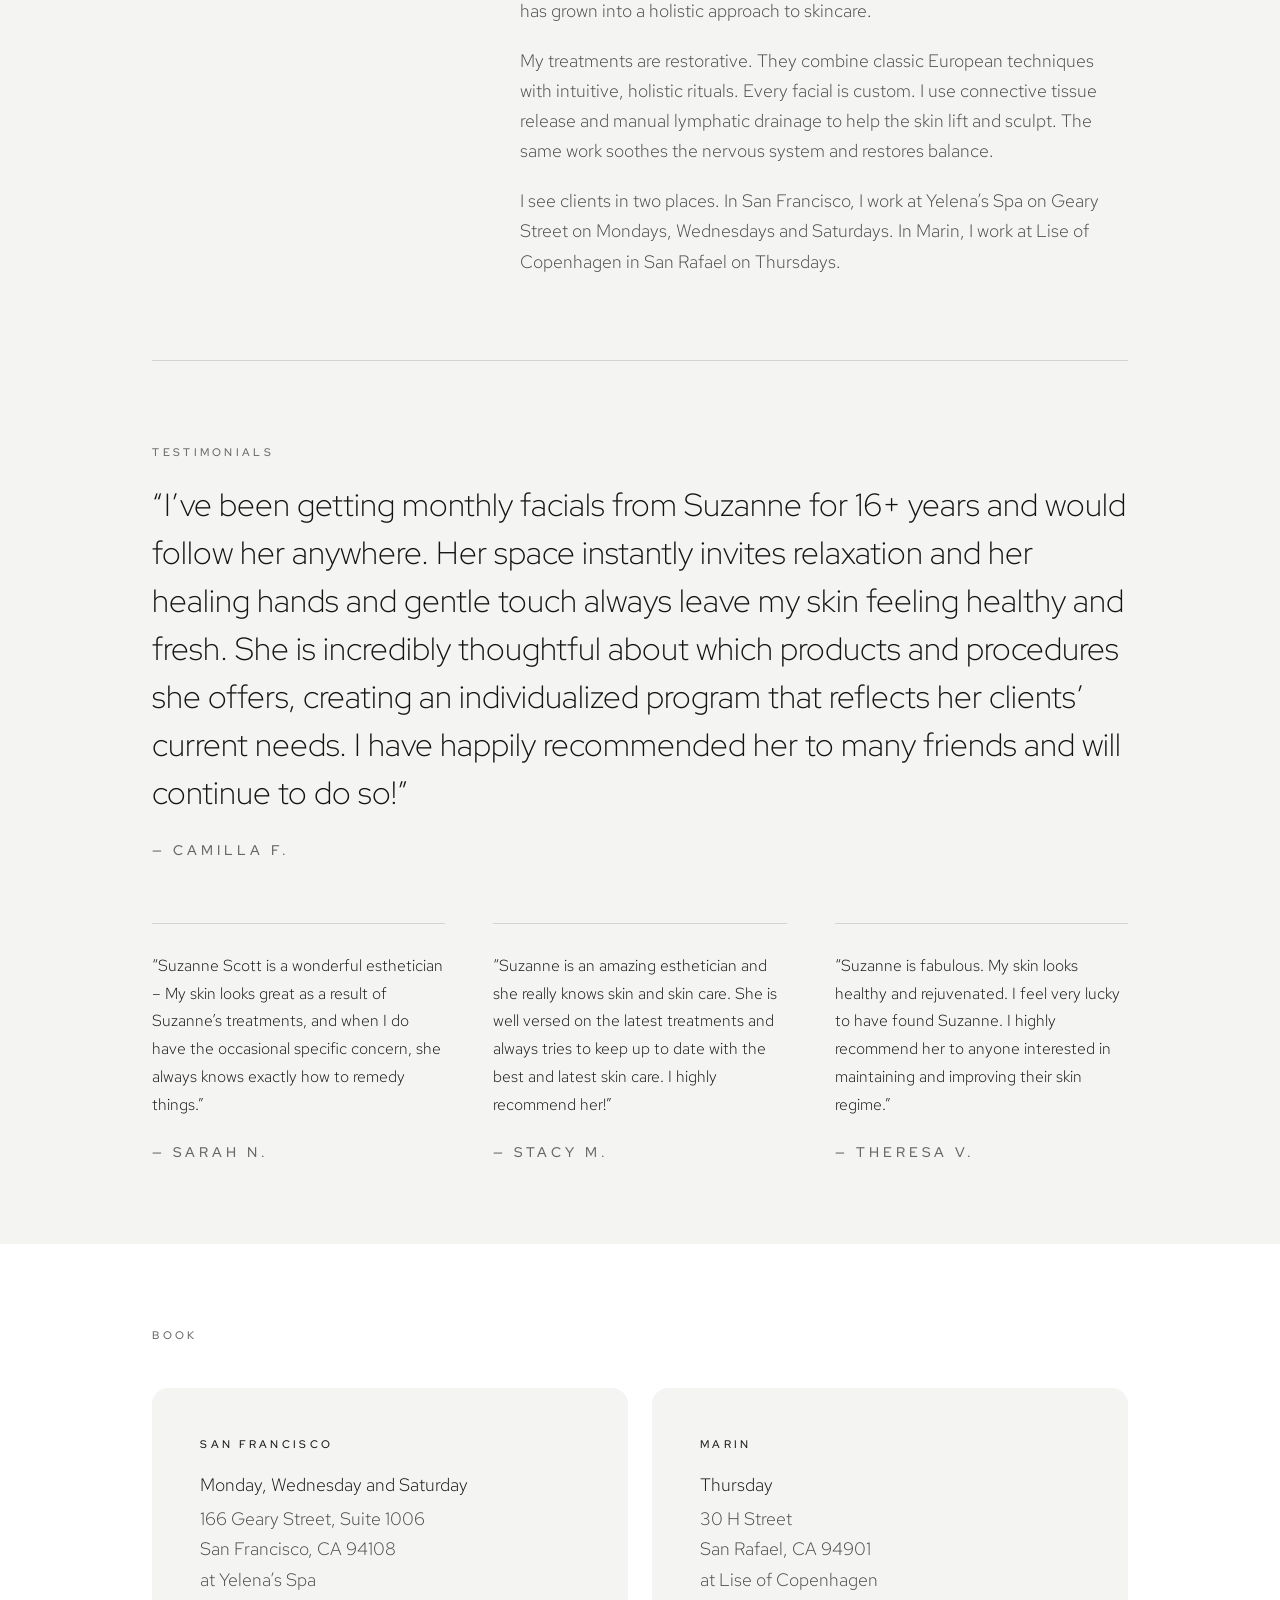
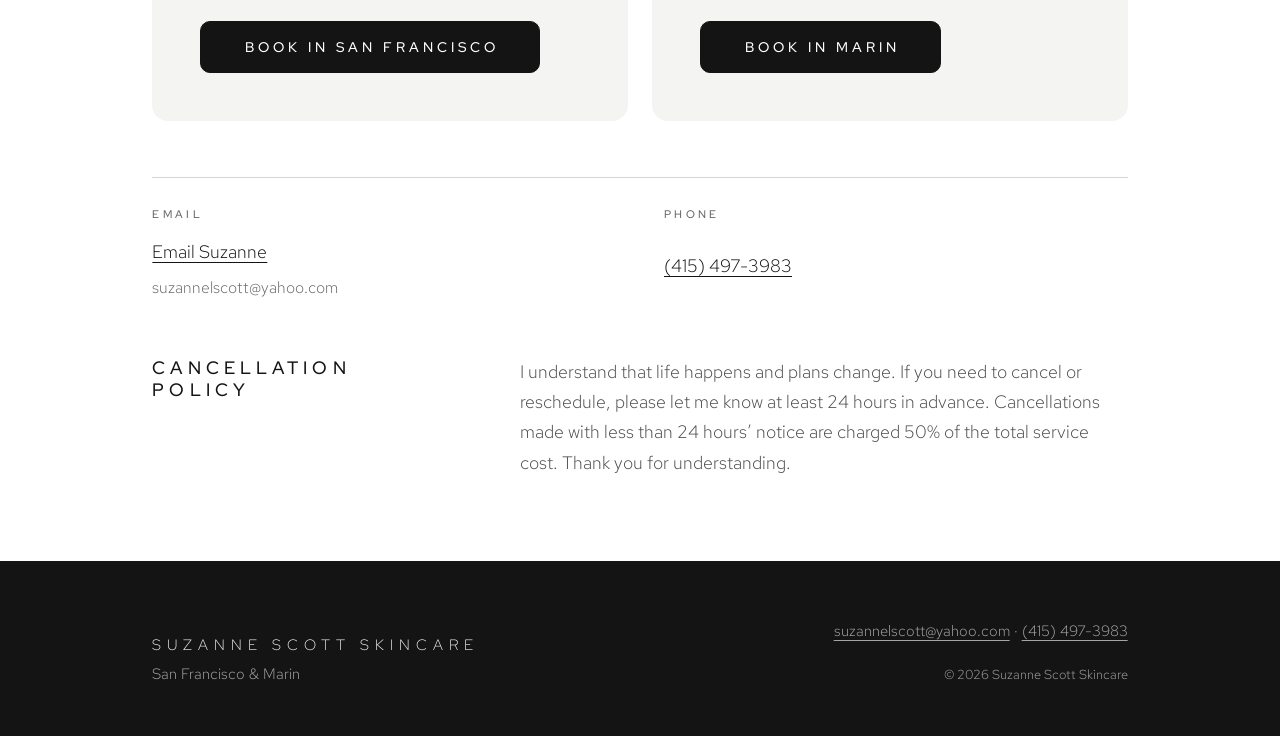
==== commit 88cec852: "Adopt version 6 design with refined layout, mobile menu and updated copy - Version 6 (Red Hat Displa" ====
--- a/index.html
+++ b/index.html
@@ -1,10 +1,11 @@
 <!DOCTYPE html>
 <html lang="en">
 <head>
+  <script>document.documentElement.classList.add("js")</script>
   <meta charset="utf-8">
   <meta name="viewport" content="width=device-width, initial-scale=1, viewport-fit=cover">
 
-  <title>Suzanne Scott Skin Care | Holistic Facials, SF &amp; Marin</title>
+  <title>Suzanne Scott Skincare | Holistic Facials, SF &amp; Marin</title>
   <meta name="description" content="Holistic facials and lash and brow services by esthetician Suzanne Scott, with over 30 years of practice. Appointments in San Francisco and San Rafael, Marin.">
   <meta name="robots" content="index, follow, max-image-preview:large, max-snippet:-1">
   <link rel="canonical" href="https://suzannescottskincare.com/">
@@ -19,8 +20,8 @@
   <!-- Open Graph / X: the preview card when the link is shared. -->
   <meta property="og:type" content="website">
   <meta property="og:locale" content="en_US">
-  <meta property="og:site_name" content="Suzanne Scott Skin Care">
-  <meta property="og:title" content="Suzanne Scott Skin Care | Holistic Facials, SF &amp; Marin">
+  <meta property="og:site_name" content="Suzanne Scott Skincare">
+  <meta property="og:title" content="Suzanne Scott Skincare | Holistic Facials, SF &amp; Marin">
   <meta property="og:description" content="Holistic facials and lash and brow services by esthetician Suzanne Scott, with over 30 years of practice. Appointments in San Francisco and San Rafael, Marin.">
   <meta property="og:url" content="https://suzannescottskincare.com/">
   <meta property="og:image" content="https://suzannescottskincare.com/images/og-image.jpg">
@@ -28,14 +29,14 @@
   <meta property="og:image:height" content="630">
   <meta property="og:image:alt" content="Black-and-white close-up of a woman's neck and collarbone in soft studio light">
   <meta name="twitter:card" content="summary_large_image">
-  <meta name="twitter:title" content="Suzanne Scott Skin Care | Holistic Facials, SF &amp; Marin">
+  <meta name="twitter:title" content="Suzanne Scott Skincare | Holistic Facials, SF &amp; Marin">
   <meta name="twitter:description" content="Holistic facials and lash and brow services by esthetician Suzanne Scott, with over 30 years of practice. Appointments in San Francisco and San Rafael, Marin.">
   <meta name="twitter:image" content="https://suzannescottskincare.com/images/og-image.jpg">
 
-  <!-- Jost (design system typeface), weights 300/400/500. -->
+  <!-- Red Hat Display (headlines, labels) + Red Hat Text (body). -->
   <link rel="preconnect" href="https://fonts.googleapis.com">
   <link rel="preconnect" href="https://fonts.gstatic.com" crossorigin>
-  <link rel="stylesheet" href="https://fonts.googleapis.com/css2?family=Jost:wght@300;400;500&amp;display=swap">
+  <link rel="stylesheet" href="https://fonts.googleapis.com/css2?family=Red+Hat+Display:wght@300;400;500&amp;family=Red+Hat+Text:wght@300;400&amp;display=swap">
   <link rel="preload" as="image" href="images/suzanne-scott-skin-care-hero.jpg" fetchpriority="high">
   <link rel="stylesheet" href="css/styles.css">
 
@@ -43,7 +44,7 @@
     STRUCTURED DATA (JSON-LD), one @graph.
     - HealthAndBeautyBusiness (#business) holds brand-level facts; each studio is a "department" with its own address,
       because Google expects one LocalBusiness per physical location. containedInPlace names the host spa.
-    - Person (#suzanne) is linked as founder so "Suzanne Scott" and "Suzanne Scott Skin Care" resolve to one entity.
+    - Person (#suzanne) is linked as founder so "Suzanne Scott" and "Suzanne Scott Skincare" resolve to one entity.
     - Testimonials are NOT marked up as Review: Google ignores self-published reviews for LocalBusiness stars.
     - openingHoursSpecification is omitted until opening/closing times are known; the days are in each description.
     - Add a "sameAs" array of profile URLs (Instagram, Yelp, Google Business Profile) to #business and #suzanne when available.
@@ -56,7 +57,7 @@
         "@type": "WebSite",
         "@id": "https://suzannescottskincare.com/#website",
         "url": "https://suzannescottskincare.com/",
-        "name": "Suzanne Scott Skin Care",
+        "name": "Suzanne Scott Skincare",
         "publisher": { "@id": "https://suzannescottskincare.com/#business" },
         "inLanguage": "en-US"
       },
@@ -64,12 +65,12 @@
         "@type": "WebPage",
         "@id": "https://suzannescottskincare.com/#webpage",
         "url": "https://suzannescottskincare.com/",
-        "name": "Suzanne Scott Skin Care | Holistic Facials, SF & Marin",
+        "name": "Suzanne Scott Skincare | Holistic Facials, SF & Marin",
         "description": "Holistic facials and lash and brow services by esthetician Suzanne Scott, with over 30 years of practice. Appointments in San Francisco and San Rafael, Marin.",
         "isPartOf": { "@id": "https://suzannescottskincare.com/#website" },
         "about": { "@id": "https://suzannescottskincare.com/#business" },
         "primaryImageOfPage": { "@id": "https://suzannescottskincare.com/#hero-image" },
-        "dateModified": "2026-09-30",
+        "dateModified": "2026-10-10",
         "inLanguage": "en-US"
       },
       {
@@ -85,7 +86,7 @@
         "@id": "https://suzannescottskincare.com/#suzanne",
         "name": "Suzanne Scott",
         "jobTitle": "Esthetician",
-        "description": "Esthetician with over 30 years of practice, offering holistic facials that combine classic European techniques with connective tissue release and manual lymphatic drainage.",
+        "description": "Skincare specialist offering holistic facials and lash and brow services in San Francisco and Marin. An esthetician for more than three decades, she has refined a technique that pairs classic European methods with connective tissue release and manual lymphatic drainage to restore balance to the skin.",
         "knowsAbout": ["Holistic facials", "European facial techniques", "Connective tissue release", "Manual lymphatic drainage", "Lash and brow tinting", "Brow waxing"],
         "worksFor": { "@id": "https://suzannescottskincare.com/#business" },
         "url": "https://suzannescottskincare.com/#about"
@@ -93,10 +94,9 @@
       {
         "@type": "HealthAndBeautyBusiness",
         "@id": "https://suzannescottskincare.com/#business",
-        "name": "Suzanne Scott Skin Care",
+        "name": "Suzanne Scott Skincare",
         "url": "https://suzannescottskincare.com/",
-        "description": "Suzanne Scott Skin Care is a skincare practice offering holistic facials and lash and brow services in San Francisco and Marin. Esthetician Suzanne Scott has practiced for over 30 years.",
-        "slogan": "Restore balance and reconnect with your natural glow.",
+        "description": "Suzanne Scott Skincare is a skincare practice offering holistic facials and lash and brow services in San Francisco and Marin. Esthetician Suzanne Scott has practiced for over 30 years.",
         "email": "suzannelscott@yahoo.com",
         "telephone": "+1-415-497-3983",
         "image": "https://suzannescottskincare.com/images/og-image.jpg",
@@ -111,7 +111,7 @@
           {
             "@type": "HealthAndBeautyBusiness",
             "@id": "https://suzannescottskincare.com/#san-francisco",
-            "name": "Suzanne Scott Skin Care – San Francisco",
+            "name": "Suzanne Scott Skincare – San Francisco",
             "description": "Appointments Monday, Wednesday and Saturday at Yelena's Spa.",
             "url": "https://suzannescottskincare.com/#contact",
             "telephone": "+1-415-497-3983",
@@ -132,7 +132,7 @@
           {
             "@type": "HealthAndBeautyBusiness",
             "@id": "https://suzannescottskincare.com/#marin",
-            "name": "Suzanne Scott Skin Care – Marin",
+            "name": "Suzanne Scott Skincare – Marin",
             "description": "Appointments Thursday at Lise of Copenhagen in San Rafael.",
             "url": "https://suzannescottskincare.com/#contact",
             "telephone": "+1-415-497-3983",
@@ -180,200 +180,164 @@
   <!-- All key facts stay in plain HTML (no sliders, widgets or text in images) so crawlers and AI engines can read them. -->
   <a class="skip-link btn-text" href="#main">Skip to content</a>
 
-  <div class="hero">
-    <header class="site-header">
-      <a class="wordmark" href="./" aria-label="Suzanne Scott Skin Care, home"><span>Suzanne Scott</span> <span>Skin Care</span></a>
-      <nav class="site-nav" aria-label="Main">
-        <ul>
-          <li><a href="#services">Services</a></li>
-          <li><a href="#about">About</a></li>
-          <li><a href="#testimonials">Client words</a></li>
-          <li><a href="#contact">Book &amp; contact</a></li>
-        </ul>
+  <div class="top" id="top">
+    <header class="hdr">
+      <!-- The page's single <h1> is the brand name in the header. -->
+      <h1 class="brand"><a class="wm" href="./"><span>Suzanne Scott</span> <span>Skincare</span></a></h1>
+      <!-- Phones: the nav collapses behind this menu button (see the script at the end of <body>). -->
+      <button class="menu-btn" type="button" aria-controls="site-nav" aria-expanded="false" aria-label="Open menu"><span></span><span></span><span></span></button>
+      <nav class="nav" id="site-nav" aria-label="Main">
+        <a href="#services">Services</a>
+        <a href="#about">About</a>
+        <a href="#testimonials">Testimonials</a>
+        <a href="#contact">Book</a>
+        <a href="#contact-details">Contact</a>
       </nav>
     </header>
-
     <div class="hero-media">
-      <img src="images/suzanne-scott-skin-care-hero.jpg"
-           alt="Black-and-white close-up of a woman's neck and collarbone in soft studio light"
-           width="1338" height="764" fetchpriority="high">
-      <a class="button button--glass btn-text hero-cta" href="#contact">Book now</a>
+      <img src="images/suzanne-scott-skin-care-hero.jpg" fetchpriority="high" alt="Black-and-white close-up of a woman's neck and collarbone in soft studio light" width="1338" height="764">
+      <a class="btn btn-text cta" href="#contact"><span class="shimmer">Book a treatment</span></a>
     </div>
   </div>
 
   <main id="main">
-
-    <!-- INTRO: the page's single <h1>. The summary paragraph is written to be quoted on its own by answer engines. -->
-    <section id="intro" class="section section--paper intro" aria-labelledby="intro-heading">
+    <section class="sec intro" id="intro" aria-label="Introduction">
+      <div class="wrap stack">
+        <p class="text">Suzanne Scott is a skincare specialist offering holistic facials and lash and brow services in San Francisco and Marin. An esthetician for more than three decades, she has refined a technique that pairs classic European methods with connective tissue release and manual lymphatic drainage to restore balance to the skin.</p>
+      </div>
+    </section>
+
+    <section class="sec services" id="services" aria-labelledby="services-heading">
       <div class="wrap">
-        <h1 id="intro-heading" class="label">Suzanne Scott Skin Care</h1>
-        <p class="headline">Restore balance and reconnect with your natural glow.</p>
-        <p class="body intro-summary">Suzanne Scott Skin Care is a skincare practice offering holistic facials and lash and brow services in San Francisco and Marin. Esthetician Suzanne Scott has practiced for over 30 years. Her facials pair classic European techniques with connective tissue release and manual lymphatic drainage. Appointments run Monday, Wednesday and Saturday in San Francisco, and Thursday in San Rafael.</p>
-      </div>
-    </section>
-
-    <!-- SERVICES: prices and durations as real text in definition lists. -->
-    <section id="services" class="section section--white" aria-labelledby="services-heading">
-      <div class="wrap">
-        <div class="section-header">
-          <div>
-            <p class="label">Facials · Lash &amp; brow</p>
-            <h2 id="services-heading" class="headline">Services</h2>
-          </div>
-          <a class="text-link btn-text" href="#contact">Book a treatment →</a>
-        </div>
-
-        <div class="services-grid">
-          <article class="service" aria-labelledby="facial-heading">
-            <p class="label">01</p>
-            <h3 id="facial-heading" class="card-title">Custom Holistic Facial</h3>
-            <p class="body">Each session begins with careful cleansing and gentle exfoliation, with extractions when needed. Massage therapies, including connective tissue release and manual lymphatic drainage, help the skin lift, sculpt and glow. More than a facial, it supports your skin’s innate intelligence, soothes the nervous system and restores balance.</p>
-            <dl class="price-list">
+        <div class="sec-head">
+          <h2 id="services-heading" class="label">Services</h2>
+        </div>
+        <div class="cards">
+          <article class="card">
+            <p class="label idx">01</p>
+            <h3 class="h3">Facial</h3>
+            <p class="text">Each session begins with careful cleansing and gentle exfoliation, with extractions when needed. Massage therapies, including connective tissue release and manual lymphatic drainage, help the skin lift, sculpt and glow. More than a facial, it supports your skin’s innate intelligence, soothes the nervous system and restores balance.</p>
+            <dl class="prices">
               <div><dt>60 minutes</dt><dd class="btn-text">$165</dd></div>
               <div><dt>90 minutes</dt><dd class="btn-text">$225</dd></div>
             </dl>
+            <a class="btn btn-text card-btn" href="#contact">Book facial</a>
           </article>
-
-          <article class="service" aria-labelledby="lash-brow-heading">
-            <p class="label">02</p>
-            <h3 id="lash-brow-heading" class="card-title">Lash &amp; Brow</h3>
-            <p class="body">A gentle tint adds depth, definition and long-lasting color to your lashes and brows.</p>
-            <dl class="price-list">
+          <article class="card">
+            <p class="label idx">02</p>
+            <h3 class="h3">Lash &amp; Brow</h3>
+            <p class="text">A gentle tint adds depth, definition and long-lasting color to your lashes and brows.</p>
+            <dl class="prices">
               <div><dt>Brow wax or tweeze, 30 minutes</dt><dd class="btn-text">$40</dd></div>
               <div><dt>Brow tint, 30 minutes</dt><dd class="btn-text">$30</dd></div>
               <div><dt>Lash tint, 30 minutes</dt><dd class="btn-text">$35</dd></div>
               <div><dt>Lash &amp; brow tint</dt><dd class="btn-text">$60</dd></div>
             </dl>
+            <a class="btn btn-text card-btn" href="#contact">Book lash &amp; brow</a>
           </article>
         </div>
       </div>
     </section>
 
-    <!-- ABOUT: side label → content. -->
-    <section id="about" class="section section--paper" aria-labelledby="about-heading">
-      <div class="wrap about-grid">
-        <p class="label" aria-hidden="true">About</p>
-        <div>
-          <h2 id="about-heading" class="headline">About Suzanne</h2>
-          <div class="body">
-            <p>I have practiced as an esthetician for over 30 years. Over that time, my work has grown into a holistic approach to skincare.</p>
-            <p>My treatments are restorative. They combine classic European techniques with intuitive, holistic rituals. Every facial is custom. I use connective tissue release and manual lymphatic drainage to help the skin lift and sculpt. The same work soothes the nervous system and restores balance.</p>
-            <p>I see clients in two places. In San Francisco, I work at Yelena’s Spa on Geary Street on Mondays, Wednesdays and Saturdays. In Marin, I work at Lise of Copenhagen in San Rafael on Thursdays.</p>
-          </div>
-        </div>
-      </div>
-    </section>
-
-    <!-- TESTIMONIALS: visible HTML only, no Review markup (see note in <head>). -->
-    <section id="testimonials" class="section section--ink testimonials" aria-labelledby="testimonials-heading">
+    <section class="sec about" id="about" aria-labelledby="about-heading">
       <div class="wrap">
-        <h2 id="testimonials-heading" class="label">In clients’ words</h2>
-
-        <figure class="testimonial quote-featured">
-          <blockquote>
-            <p>“I’ve been getting monthly facials from Suzanne for 16+ years and would follow her anywhere. Her space instantly invites relaxation and her healing hands and gentle touch always leave my skin feeling healthy and fresh. She is incredibly thoughtful about which products and procedures she offers, creating an individualized program that reflects her clients’ current needs. I have happily recommended her to many friends and will continue to do so!”</p>
-          </blockquote>
+        <div class="sec-head">
+          <h2 id="about-heading" class="label">About</h2>
+        </div>
+        <div class="text">
+          <p>I have practiced as an esthetician for over 30 years. Over that time, my work has grown into a holistic approach to skincare.</p>
+          <p>My treatments are restorative. They combine classic European techniques with intuitive, holistic rituals. Every facial is custom. I use connective tissue release and manual lymphatic drainage to help the skin lift and sculpt. The same work soothes the nervous system and restores balance.</p>
+          <p>I see clients in two places. In San Francisco, I work at Yelena’s Spa on Geary Street on Mondays, Wednesdays and Saturdays. In Marin, I work at Lise of Copenhagen in San Rafael on Thursdays.</p>
+        </div>
+      </div>
+    </section>
+
+    <section class="sec testimonials" id="testimonials" aria-labelledby="testimonials-heading">
+      <div class="wrap">
+        <h2 id="testimonials-heading" class="label">Testimonials</h2>
+        <figure class="feat">
+          <blockquote><p>“I’ve been getting monthly facials from Suzanne for 16+ years and would follow her anywhere. Her space instantly invites relaxation and her healing hands and gentle touch always leave my skin feeling healthy and fresh. She is incredibly thoughtful about which products and procedures she offers, creating an individualized program that reflects her clients’ current needs. I have happily recommended her to many friends and will continue to do so!”</p></blockquote>
           <figcaption class="btn-text">— Camilla F.</figcaption>
         </figure>
-
-        <div class="quotes-grid">
-          <figure class="testimonial">
-            <blockquote>
-              <p>“Suzanne Scott is a wonderful esthetician – My skin looks great as a result of Suzanne’s treatments, and when I do have the occasional specific concern, she always knows exactly how to remedy things.”</p>
-            </blockquote>
+        <div class="qgrid">
+          <figure>
+            <blockquote><p>“Suzanne Scott is a wonderful esthetician – My skin looks great as a result of Suzanne’s treatments, and when I do have the occasional specific concern, she always knows exactly how to remedy things.”</p></blockquote>
             <figcaption class="btn-text">— Sarah N.</figcaption>
           </figure>
-
-          <figure class="testimonial">
-            <blockquote>
-              <p>“Suzanne is an amazing esthetician and she really knows skin and skin care. She is well versed on the latest treatments and always tries to keep up to date with the best and latest skin care. I highly recommend her!”</p>
-            </blockquote>
+          <figure>
+            <blockquote><p>“Suzanne is an amazing esthetician and she really knows skin and skin care. She is well versed on the latest treatments and always tries to keep up to date with the best and latest skin care. I highly recommend her!”</p></blockquote>
             <figcaption class="btn-text">— Stacy M.</figcaption>
           </figure>
-
-          <figure class="testimonial">
-            <blockquote>
-              <p>“Suzanne is fabulous. My skin looks healthy and rejuvenated. I feel very lucky to have found Suzanne. I highly recommend her to anyone interested in maintaining and improving their skin regime.”</p>
-            </blockquote>
+          <figure>
+            <blockquote><p>“Suzanne is fabulous. My skin looks healthy and rejuvenated. I feel very lucky to have found Suzanne. I highly recommend her to anyone interested in maintaining and improving their skin regime.”</p></blockquote>
             <figcaption class="btn-text">— Theresa V.</figcaption>
           </figure>
         </div>
       </div>
     </section>
 
-    <!-- BOOK & CONTACT: name, address and phone must match the JSON-LD and every outside listing exactly. -->
-    <section id="contact" class="section section--paper" aria-labelledby="contact-heading">
+    <section class="sec contact" id="contact" aria-labelledby="contact-heading">
       <div class="wrap">
-        <div class="section-header">
-          <div>
-            <p class="label">San Francisco · Marin</p>
-            <h2 id="contact-heading" class="headline">Book &amp; contact</h2>
+        <div class="sec-head">
+          <h2 id="contact-heading" class="label">Book</h2>
+        </div>
+        <!-- Booking buttons go to email until online booking URLs are available. -->
+        <div class="locs">
+          <div class="loc">
+            <h3 class="label">San Francisco</h3>
+            <div class="text">
+              <p class="days">Monday, Wednesday and Saturday</p>
+              <address>166 Geary Street, Suite 1006<br>San Francisco, CA 94108<br>at Yelena’s Spa</address>
+            </div>
+            <a class="btn btn-text" href="mailto:suzannelscott@yahoo.com?subject=Appointment%20request%20-%20San%20Francisco">Book in San Francisco</a>
           </div>
-        </div>
-        <p class="body contact-intro">Choose the location that suits you, or email with any questions before your first visit.</p>
-
-        <div class="locations">
-          <div class="location">
-            <h3 class="label">San Francisco</h3>
-            <div class="body">
-              <p class="days">Monday, Wednesday and Saturday</p>
-              <address>
-                166 Geary Street, Suite 1006<br>
-                San Francisco, CA 94108<br>
-                at Yelena’s Spa
-              </address>
+          <div class="loc">
+            <h3 class="label">Marin</h3>
+            <div class="text">
+              <p class="days">Thursday</p>
+              <address>30 H Street<br>San Rafael, CA 94901<br>at Lise of Copenhagen</address>
             </div>
-            <!-- Booking links go to email until online booking URLs are available. -->
-            <a class="button btn-text" href="mailto:suzannelscott@yahoo.com?subject=Appointment%20request%20-%20San%20Francisco">Book in San Francisco</a>
+            <a class="btn btn-text" href="mailto:suzannelscott@yahoo.com?subject=Appointment%20request%20-%20Marin">Book in Marin</a>
           </div>
-
-          <div class="location">
-            <h3 class="label">Marin</h3>
-            <div class="body">
-              <p class="days">Thursday</p>
-              <address>
-                30 H Street<br>
-                San Rafael, CA 94901<br>
-                at Lise of Copenhagen
-              </address>
-            </div>
-            <a class="button btn-text" href="mailto:suzannelscott@yahoo.com?subject=Appointment%20request%20-%20Marin">Book in Marin</a>
-          </div>
-        </div>
-
+        </div>
         <address>
-          <dl class="contact-details">
-            <div>
-              <dt class="label">Email</dt>
-              <dd><a href="mailto:suzannelscott@yahoo.com">Email Suzanne</a><span class="muted">suzannelscott@yahoo.com</span></dd>
-            </div>
-            <div>
-              <dt class="label">Phone</dt>
-              <dd><a href="tel:+14154973983">(415) 497-3983</a></dd>
-            </div>
-          </dl>
+        <dl class="cdet" id="contact-details">
+          <div><dt class="label">Email</dt><dd><a href="mailto:suzannelscott@yahoo.com">Email Suzanne</a><span class="muted">suzannelscott@yahoo.com</span></dd></div>
+          <div><dt class="label">Phone</dt><dd><a href="tel:+14154973983">(415) 497-3983</a></dd></div>
+        </dl>
         </address>
-
         <div class="policy">
-          <h3 class="card-title">Cancellation policy</h3>
-          <p class="body">I understand that life happens and plans change. If you need to cancel or reschedule, please let me know at least 24 hours in advance. Cancellations made with less than 24 hours’ notice are charged 50% of the total service cost. Thank you for understanding.</p>
+          <h3 class="h3">Cancellation policy</h3>
+          <p class="text">I understand that life happens and plans change. If you need to cancel or reschedule, please let me know at least 24 hours in advance. Cancellations made with less than 24 hours’ notice are charged 50% of the total service cost. Thank you for understanding.</p>
         </div>
       </div>
     </section>
   </main>
 
-  <!-- FOOTER: repeats name and contact details exactly (consistent NAP). -->
-  <footer class="site-footer">
+  <footer class="foot">
     <div class="wrap">
-      <div class="footer-brand">
-        <p class="footer-wordmark">Suzanne Scott Skin Care</p>
-        <p>San Francisco &amp; Marin</p>
-      </div>
-      <div class="footer-contact">
-        <p><a href="mailto:suzannelscott@yahoo.com">suzannelscott@yahoo.com</a> · <a href="tel:+14154973983">(415) 497-3983</a></p>
-        <p><small>© 2026 Suzanne Scott Skin Care</small></p>
-      </div>
+      <p class="fwm">Suzanne Scott Skincare</p>
+      <p>San Francisco &amp; Marin</p>
+      <p><a href="mailto:suzannelscott@yahoo.com">suzannelscott@yahoo.com</a> · <a href="tel:+14154973983">(415) 497-3983</a></p>
+      <p><small>© 2026 Suzanne Scott Skincare</small></p>
     </div>
   </footer>
+
+  <script>
+  // Phone menu: toggle the nav popup; close on link tap, outside tap or Escape.
+  (function () {
+    var btn = document.querySelector('.menu-btn'), nav = document.getElementById('site-nav');
+    if (!btn || !nav) return;
+    function set(open) {
+      nav.classList.toggle('is-open', open);
+      btn.setAttribute('aria-expanded', open);
+      btn.setAttribute('aria-label', open ? 'Close menu' : 'Open menu');
+    }
+    btn.addEventListener('click', function () { set(!nav.classList.contains('is-open')); });
+    nav.addEventListener('click', function (e) { if (e.target.closest('a')) set(false); });
+    document.addEventListener('click', function (e) { if (!nav.contains(e.target) && !btn.contains(e.target)) set(false); });
+    document.addEventListener('keydown', function (e) { if (e.key === 'Escape') { set(false); btn.focus(); } });
+  })();
+  </script>
 </body>
 </html>
--- a/css/styles.css
+++ b/css/styles.css
@@ -1,431 +1,323 @@
-/* Suzanne Scott Skin Care — Direction 1
-   Minimal, precise, calm. Black-and-white photography, wide-tracked capitals, lots of empty space.
-   Section rhythm: white hero → paper → white → paper → ink (testimonials) → paper → footer on paper.
-   Deliberately single-theme (brand palette), so there is no dark-mode variant. */
+/* Suzanne Scott Skin Care — site stylesheet (Direction 1, version 6: Spa menu). Fonts are linked in index.html.
+   Saved from explorations/direction-1-variants.html. Pairs with that page's markup (classes .top .hdr .wm .nav .hero-media .sec .card .prices .loc .foot). */
 
 :root {
-  --ink: #141414;
-  --white: #FFFFFF;
-  --paper: #F4F4F2;
-  --grey-700: #4A4A48;
-  --grey-600: #666664;
-  --grey-400: #A6A6A3;
-  --grey-300: #8C8C8A;
-  --rule: #D4D4D0;
-  --glass: rgba(255,255,255,0.72);
-  --glass-border: rgba(20,20,20,0.12);
-  --font: "Jost", Helvetica, sans-serif;
-  --tracking-label: 4px;
-  --tracking-wordmark: 9px;
-  --radius-sm: 16px;
-  --radius-md: 18px;
-  --radius-lg: 20px;
-  --page-width: 1440px;
-  --margin: 200px;
-  --section-pad: 120px;
-
-  /* Fluid versions of the desktop specs, so one stylesheet serves phone → desktop. */
+  --box-radius: 10px;   /* nav glass + hero Book now button */
+  --ink: #141414; --white: #FFFFFF; --paper: #F4F4F2;
+  --grey-700: #4A4A48; --grey-600: #666664; --grey-400: #A6A6A3; --grey-300: #8C8C8A; --rule: #D4D4D0;
+  --glass: rgba(255,255,255,0.72); --glass-border: rgba(20,20,20,0.12);
   --gutter: clamp(20px, 5vw, 48px);
-  --content: 1040px;               /* 1440 canvas minus 2 × 200px margins */
-  --pad: clamp(72px, 9vw, var(--section-pad));
-  --body-size: clamp(17px, 1.05rem + 0.2vw, 19px);
   color-scheme: light;
 }
-
 *, *::before, *::after { box-sizing: border-box; }
-
-html { scroll-behavior: smooth; -webkit-text-size-adjust: 100%; }
-@media (prefers-reduced-motion: reduce) { html { scroll-behavior: auto; } }
-
-body {
-  margin: 0;
-  background: var(--paper);
-  color: var(--ink);
-  font-family: var(--font);
-  font-weight: 300;
-  font-size: var(--body-size);
-  line-height: 1.65;
-  -webkit-font-smoothing: antialiased;
-  overflow-x: hidden;
-}
-
-img { display: block; max-width: 100%; height: auto; }
-
-a { color: inherit; text-decoration-thickness: 1px; text-underline-offset: 4px; transition: color .2s ease, border-color .2s ease, background-color .2s ease; }
-a:hover { color: var(--grey-600); }
-:focus-visible { outline: 2px solid var(--ink); outline-offset: 3px; border-radius: 4px; }
-
+html { -webkit-text-size-adjust: 100%; }
 h1, h2, h3, p, figure, blockquote, dl, dd, address { margin: 0; }
 address { font-style: normal; }
-
-/* ---------- Type styles ---------- */
-
-.label {
-  font-size: 13px;
-  font-weight: 500;
-  letter-spacing: var(--tracking-label);
-  text-transform: uppercase;
-  line-height: 1.4;
-  color: var(--grey-600);
-}
-
-.headline {
-  font-size: clamp(32px, 2.2rem + 0.9vw, 44px);
-  font-weight: 400;
-  letter-spacing: 0.25px;
-  line-height: 1.2;
-  text-wrap: balance;
-}
-
-.card-title {
-  font-size: clamp(24px, 1.4rem + 0.4vw, 28px);
-  font-weight: 400;
-  letter-spacing: 1px;
-  line-height: 1.2;
-}
-
-.body { color: var(--grey-700); max-width: 760px; }
-.body p + p { margin-top: 1.1em; }
-
-.btn-text {
-  font-size: 14px;
-  font-weight: 500;
-  letter-spacing: var(--tracking-label);
-  text-transform: uppercase;
-  line-height: 1;
-}
-
-/* ---------- Buttons ---------- */
-
-.button {
-  display: inline-flex;
-  align-items: center;
-  justify-content: center;
-  min-height: 52px;
-  padding: 18px 40px 18px 44px;   /* right side trimmed to balance trailing letter-spacing */
-  border: 1px solid var(--ink);
-  border-radius: var(--radius-sm);
-  background: transparent;
-  color: var(--ink);
-  text-decoration: none;
-  text-align: center;
-}
-.button:hover { color: var(--grey-600); border-color: var(--grey-600); }
-
-.button--glass {
-  background: var(--glass);
-  -webkit-backdrop-filter: blur(14px);
-  backdrop-filter: blur(14px);
-  border-color: var(--glass-border);
-}
-.button--glass:hover { background: var(--white); color: var(--ink); border-color: var(--glass-border); }
-
-.text-link {
-  display: inline-flex;
-  align-items: center;
-  min-height: 44px;
-  text-decoration: underline;
-  text-decoration-thickness: 1px;
-  text-underline-offset: 6px;
-}
-
-.skip-link {
-  position: absolute;
-  left: 16px;
-  top: -100px;
-  z-index: 20;
-  padding: 14px 20px;
-  background: var(--white);
-  border: 1px solid var(--ink);
-  border-radius: var(--radius-sm);
-  text-decoration: none;
-}
+img { display: block; max-width: 100%; }
+a { color: inherit; text-underline-offset: 4px; text-decoration-thickness: 1px; transition: color .2s, border-color .2s, background-color .2s; }
+:focus-visible { outline: 2px solid currentColor; outline-offset: 3px; }
+
+/* ---------- Version tokens (defaults = version 1, Jost refined) ---------- */
+body {
+  --f-display: "Jost", Helvetica, sans-serif;
+  --f-body: "Jost", Helvetica, sans-serif;
+  --f-label: "Jost", Helvetica, sans-serif;
+  --wm-font: var(--f-display); --wm-size: clamp(21px, 1rem + 2.6vw, 52px); --wm-track: clamp(4px, .62vw, 9px); --wm-weight: 400; --wm-style: normal;
+  --tag-font: var(--f-display); --tag-size: clamp(32px, 1.6rem + 2vw, 52px); --tag-weight: 400; --tag-style: normal; --tag-track: 0;
+  --h-font: var(--f-display); --h-size: clamp(32px, 2.2rem + .9vw, 44px); --h-weight: 400; --h-style: normal; --h-case: none; --h-track: .25px;
+  --t-font: var(--f-display); --t-size: clamp(24px, 1.4rem + .4vw, 28px); --t-weight: 400; --t-track: 1px; --t-style: normal;
+  --label-size: 13px; --label-weight: 500; --label-track: 4px;
+  --body-size: clamp(17px, 1.05rem + .2vw, 19px); --body-weight: 300; --body-lh: 1.65;
+  --q-font: var(--f-display); --q-size: clamp(22px, 1.1rem + 1.3vw, 32px); --q-weight: 300; --q-style: normal;
+  --btn-font: var(--f-label); --btn-radius: 16px; --card-radius: 20px;
+  --pad: clamp(72px, 9vw, 120px);
+  --hero-h: clamp(440px, 52vw, 740px);
+  margin: 0; overflow-x: hidden;
+  background: var(--paper); color: var(--ink);
+  font-family: var(--f-body); font-weight: var(--body-weight); font-size: var(--body-size); line-height: var(--body-lh);
+  -webkit-font-smoothing: antialiased;
+}
+
+/* Section color themes. Every section reads --bg/--fg/etc; versions flip sections to white or dark. */
+.sec, .top, .foot { --bg: var(--paper); --fg: var(--ink); --muted: var(--grey-600); --text: var(--grey-700); --line: var(--rule); --strong: var(--ink); --card: var(--white); --card-line: var(--rule);
+  background: var(--bg); color: var(--fg); }
+
+/* ---------- Shared type ---------- */
+.label { font-family: var(--f-label); font-size: var(--label-size); font-weight: var(--label-weight); letter-spacing: var(--label-track); text-transform: uppercase; line-height: 1.5; color: var(--muted); }
+.h2 { font-family: var(--h-font); font-size: var(--h-size); font-weight: var(--h-weight); font-style: var(--h-style); text-transform: var(--h-case); letter-spacing: var(--h-track); line-height: 1.15; text-wrap: balance; }
+.h3 { font-family: var(--t-font); font-size: var(--t-size); font-weight: var(--t-weight); font-style: var(--t-style); letter-spacing: var(--t-track); line-height: 1.2; }
+.text { color: var(--text); max-width: 680px; margin-inline: auto; }
+.text p + p { margin-top: 1.1em; }
+.btn-text { font-family: var(--btn-font); font-size: 14px; font-weight: 500; letter-spacing: 4px; text-transform: uppercase; line-height: 1.3; }
+
+.btn { display: inline-flex; align-items: center; justify-content: center; min-height: 52px; padding: 16px 40px 16px 44px; border: 1px solid var(--strong); border-radius: var(--btn-radius); color: var(--fg); text-decoration: none; text-align: center; background: transparent; }
+.btn:hover { color: var(--muted); border-color: var(--muted); }
+.link { display: inline-flex; align-items: center; min-height: 44px; text-decoration: underline; text-underline-offset: 7px; }
+
+/* ---------- Layout ---------- */
+.wrap { width: min(1040px, 100% - 2 * var(--gutter)); margin-inline: auto; text-align: center; }
+.sec { padding-block: var(--pad); }
+.stack { display: grid; justify-items: center; gap: 16px; }
+.sec-head { display: grid; justify-items: center; gap: 16px; margin-bottom: clamp(40px, 5vw, 64px); }
+
+/* Header + hero */
+.top { position: relative; }
+.hdr { position: relative; z-index: 5; text-align: center; padding: clamp(20px, 3vw, 36px) var(--gutter) 6px; background: var(--bg); }
+.brand { font: inherit; }
+.wm { display: inline-block; font-family: var(--wm-font); font-size: var(--wm-size); font-weight: var(--wm-weight); font-style: var(--wm-style); letter-spacing: var(--wm-track); margin-right: calc(-1 * var(--wm-track)); text-transform: uppercase; line-height: 1.05; text-decoration: none; }
+.wm span { white-space: nowrap; }
+.nav { display: flex; flex-wrap: wrap; justify-content: center; column-gap: 48px; margin-top: clamp(12px, 1.8vw, 22px); padding-top: 6px; border-top: 1px solid var(--line); }
+.nav a { display: inline-flex; align-items: center; min-height: 44px; font-family: var(--f-label); font-size: 13px; font-weight: 400; letter-spacing: 4px; text-transform: uppercase; text-decoration: none; white-space: nowrap; }
+.nav a:hover, .wm:hover { color: var(--muted); }
+
+.hero-media { position: relative; height: var(--hero-h); overflow: hidden; background: var(--bg); }
+.hero-media img { width: 100%; height: 100%; object-fit: cover; object-position: 58% 40%; filter: grayscale(1);
+  /* All four edges fade into the white page. Opacity follows an exponential ease (1 - e^-4t): it rises fast right at
+     the border and settles gently, so the fade is short and smooth. Horizontal and vertical masks are intersected. */
+  -webkit-mask-image: var(--mask-x), var(--mask-y); -webkit-mask-composite: source-in;
+  mask-image: var(--mask-x), var(--mask-y); mask-composite: intersect; }
+/* The photo tucks up under the nav: its top edge sits on the rule between the wordmark and the nav links.
+   --nav-h = one row of links (52px); no rule or extra padding, so the links sit centered in the bar. */
+.hdr { position: relative; z-index: 2; background: transparent; }
+.hero-media { --nav-h: 52px; margin-top: calc(-1 * var(--nav-h)); }
+/* Nav links sit over the photo, so they get the design system's frosted glass for legibility. */
+.nav { position: relative; background: var(--glass); -webkit-backdrop-filter: blur(14px); backdrop-filter: blur(14px); border-radius: 0 0 var(--box-radius) var(--box-radius);
+  --nav-pad: clamp(20px, 2.6vw, 40px); padding-inline: var(--nav-pad); margin-inline: calc(-1 * var(--nav-pad)); }   /* glass extends past the wordmark; links stay aligned to it */
+.hero-media { --fade-x: clamp(100px, 40vw - 40px, 580px); --fade-y: clamp(72px, 16vw, 288px);
+  --mask-x: linear-gradient(to right, rgba(0,0,0,0.00) 0, rgba(0,0,0,0.28) calc(var(--fade-x) * 0.08), rgba(0,0,0,0.48) calc(var(--fade-x) * 0.16), rgba(0,0,0,0.66) calc(var(--fade-x) * 0.26), rgba(0,0,0,0.80) calc(var(--fade-x) * 0.38), rgba(0,0,0,0.89) calc(var(--fade-x) * 0.52), rgba(0,0,0,0.96) calc(var(--fade-x) * 0.7), rgba(0,0,0,1.00) var(--fade-x), rgba(0,0,0,1.00) calc(100% - var(--fade-x)), rgba(0,0,0,0.96) calc(100% - var(--fade-x) * 0.7), rgba(0,0,0,0.89) calc(100% - var(--fade-x) * 0.52), rgba(0,0,0,0.80) calc(100% - var(--fade-x) * 0.38), rgba(0,0,0,0.66) calc(100% - var(--fade-x) * 0.26), rgba(0,0,0,0.48) calc(100% - var(--fade-x) * 0.16), rgba(0,0,0,0.28) calc(100% - var(--fade-x) * 0.08), rgba(0,0,0,0.00) 100%);
+  --mask-y: linear-gradient(to bottom, rgba(0,0,0,0.00) 0, rgba(0,0,0,0.28) calc(var(--fade-y) * 0.08), rgba(0,0,0,0.48) calc(var(--fade-y) * 0.16), rgba(0,0,0,0.66) calc(var(--fade-y) * 0.26), rgba(0,0,0,0.80) calc(var(--fade-y) * 0.38), rgba(0,0,0,0.89) calc(var(--fade-y) * 0.52), rgba(0,0,0,0.96) calc(var(--fade-y) * 0.7), rgba(0,0,0,1.00) var(--fade-y), rgba(0,0,0,1.00) calc(100% - var(--fade-y)), rgba(0,0,0,0.96) calc(100% - var(--fade-y) * 0.7), rgba(0,0,0,0.89) calc(100% - var(--fade-y) * 0.52), rgba(0,0,0,0.80) calc(100% - var(--fade-y) * 0.38), rgba(0,0,0,0.66) calc(100% - var(--fade-y) * 0.26), rgba(0,0,0,0.48) calc(100% - var(--fade-y) * 0.16), rgba(0,0,0,0.28) calc(100% - var(--fade-y) * 0.08), rgba(0,0,0,0.00) 100%); }
+.cta { position: absolute; left: 50%; bottom: clamp(28px, 5vw, 72px); transform: translateX(-50%); width: min(240px, 100% - 2 * var(--gutter)); padding-inline: 20px;
+  background: var(--glass); -webkit-backdrop-filter: blur(14px); backdrop-filter: blur(14px); border-color: var(--glass-border); color: var(--ink); }
+.cta:hover { background: var(--white); color: var(--ink); border-color: var(--glass-border); }
+
+/* Intro */
+.tag { font-family: var(--tag-font); font-size: var(--tag-size); font-weight: var(--tag-weight); font-style: var(--tag-style); letter-spacing: var(--tag-track); line-height: 1.15; max-width: 860px; text-wrap: balance; }
+/* Intro sits close under the photo, a step larger than body copy. */
+.sec.intro { padding-top: clamp(28px, 3.5vw, 48px); padding-bottom: clamp(12px, 1.5vw, 24px); }   /* services follows closely */
+.sec.services { padding-top: clamp(24px, 3vw, 40px); }
+.intro .text { font-size: clamp(19px, 1.05rem + .5vw, 23px); line-height: 1.6; max-width: 760px; }
+
+/* Services */
+.cards { display: grid; grid-template-columns: repeat(auto-fit, minmax(min(100%, 380px), 1fr)); gap: 64px 48px; }
+.card { display: grid; justify-items: center; align-content: start; gap: 16px; padding-top: 28px; border-top: 1px solid var(--strong); min-width: 0; }
+.prices { width: min(440px, 100%); margin-top: 12px; border-bottom: 1px solid var(--line); }
+.prices > div { display: flex; justify-content: space-between; align-items: baseline; gap: 20px; padding-block: 13px; border-top: 1px solid var(--line); text-align: left; }
+.prices dt { color: var(--text); font-size: .94em; line-height: 1.4; }
+.prices dd { flex: none; letter-spacing: 2px; font-variant-numeric: tabular-nums; }
+
+/* Testimonials */
+.feat { max-width: 980px; margin: 32px auto 0; }
+.feat p { font-family: var(--q-font); font-size: var(--q-size); font-weight: var(--q-weight); font-style: var(--q-style); line-height: 1.5; color: var(--fg); text-wrap: pretty; }
+figcaption { margin-top: 24px; color: var(--muted); }
+.qgrid { display: grid; grid-template-columns: repeat(auto-fit, minmax(min(100%, 280px), 1fr)); gap: 48px; margin-top: clamp(56px, 8vw, 96px); }
+.qgrid figure { padding-top: 28px; border-top: 1px solid var(--line); min-width: 0; }
+.qgrid p { color: var(--fg); font-size: .92em; }
+
+/* Contact */
+.locs { display: grid; grid-template-columns: repeat(auto-fit, minmax(min(100%, 360px), 1fr)); gap: clamp(20px, 3vw, 40px); margin-top: clamp(32px, 4vw, 48px); }
+.loc { display: grid; justify-items: center; align-content: start; gap: 18px; padding: clamp(28px, 4vw, 48px); background: var(--card); border: 1px solid var(--card-line); border-radius: var(--card-radius); min-width: 0; }
+.loc .label { color: var(--fg); }
+.loc .text { display: grid; gap: 4px; }
+.loc .days { color: var(--fg); }
+.loc .btn { margin-top: 8px; }
+.cdet { display: grid; grid-template-columns: repeat(auto-fit, minmax(min(100%, 220px), 1fr)); gap: 32px; margin-top: clamp(48px, 6vw, 72px); padding-top: 32px; border-top: 1px solid var(--line); }
+.cdet > div { display: grid; gap: 8px; justify-items: center; }
+.cdet dd a { display: inline-flex; align-items: center; min-height: 44px; }
+.cdet .muted { display: block; color: var(--muted); font-size: .88em; overflow-wrap: anywhere; }
+.policy { display: grid; gap: 16px; margin-top: clamp(48px, 6vw, 72px); }
+
+/* Footer */
+.foot { border-top: 1px solid var(--line); padding-block: 64px; }
+.foot .wrap { display: grid; justify-items: center; gap: 14px; }
+.fwm { font-family: var(--wm-font); font-size: 18px; letter-spacing: 6px; margin-right: -6px; text-transform: uppercase; line-height: 1.2; }
+.foot p { color: var(--muted); font-size: 15px; }
+.foot a { display: inline-flex; align-items: center; min-height: 44px; }
+
+
+/* ======================================================================
+   6 · Spa menu — Red Hat Display with Red Hat Text. Slim white bar, panoramic photo, services set like a printed menu.
+   ====================================================================== */
+body { --f-display: "Red Hat Display", Helvetica, sans-serif; --f-body: "Red Hat Text", Helvetica, sans-serif; --f-label: "Red Hat Display", Helvetica, sans-serif;
+  --wm-size: clamp(18px, 3.4vw - 4px, 46px); --wm-track: .35em; --wm-weight: 500;
+  --tag-size: clamp(30px, 1.3rem + 2.6vw, 58px); --tag-weight: 300; --tag-track: -.01em;
+  --h-size: clamp(32px, 1.4rem + 2vw, 52px); --h-weight: 300; --h-track: -.01em;
+  --t-size: clamp(16px, .9rem + .3vw, 19px); --t-weight: 500; --t-track: .28em;
+  --body-size: clamp(16px, .95rem + .2vw, 18px); --body-weight: 300; --body-lh: 1.7;
+  --label-size: 11px; --label-weight: 500; --label-track: .3em;
+  --q-size: clamp(22px, 1.1rem + 1.2vw, 32px); --q-weight: 300;
+  --btn-radius: 999px; --card-radius: 16px; --hero-h: clamp(300px, 40vw, 580px); }
+.top, .sec { --bg: var(--white); }
+.hdr { padding-block: clamp(22px, 2.75vw, 40px) 0; }
+.nav { margin-top: clamp(16px, 2vw, 28px); padding-top: 0; }
+.nav a { font-size: clamp(11px, 1.7vw - 3px, 17px); letter-spacing: .28em; font-weight: 500; min-height: 52px; color: var(--grey-600); }
+.nav a:hover { color: var(--ink); }
+/* The header is as wide as the wordmark; the nav spans exactly that width, first link flush left, last flush right. */
+.hdr { width: fit-content; max-width: 100%; margin-inline: auto; }
+/* Nav glass reaches a little past the wordmark on each side; links spread evenly across it. */
+.top { container-type: inline-size; }   /* lets the nav size itself to the page width (cqw), not the window incl. scrollbar */
+.nav { width: var(--box-w); max-width: calc(100vw - 2 * var(--gutter)); max-width: calc(100cqw - 2 * var(--gutter)); min-width: 0; margin-inline: 0; left: 50%; transform: translateX(-50%); justify-content: space-evenly; column-gap: 16px; }
+.nav a:last-child { margin-right: -.28em; }   /* cancel trailing letter-spacing so the group centers optically */
+.wm { word-spacing: .7em; }                    /* equal, wide gaps: Suzanne · Scott · Skincare */
+.hero-media img { object-position: 58% 45%; }
+.cta { border-radius: var(--box-radius); }   /* same corners as the nav glass */
+/* Larger, more solid hero button. */
+.cta { width: min(380px, 100% - 2 * var(--gutter)); min-height: 64px; font-size: 16px; }
+/* Nav bar and hero button are solid white (no see-through), and there is no rule between wordmark and nav. */
+.nav { border-top: 0; background: var(--white); }
+.cta, .cta:hover { background: var(--white); }
+/* Shimmer: a band of light sweeps through the "Book now" lettering every few seconds. */
+.shimmer {
+  background: linear-gradient(110deg, var(--ink) 0%, var(--ink) 40%, var(--grey-300) 47%, var(--rule) 50%, var(--grey-300) 53%, var(--ink) 60%, var(--ink) 100%);
+  background-size: 250% 100%; background-position: 100% 0;
+  -webkit-background-clip: text; background-clip: text; color: transparent; -webkit-text-fill-color: transparent;
+  animation: shimmer 9s ease-in-out infinite;
+}
+@keyframes shimmer { 0% { background-position: 100% 0; } 60%, 100% { background-position: 0% 0; } }
+@media (prefers-reduced-motion: reduce) { .shimmer { animation: none; color: var(--ink); -webkit-text-fill-color: var(--ink); background: none; } }
+.h3 { text-transform: uppercase; display: flex; align-items: center; gap: 18px; }
+.h3::before, .h3::after { content: ""; width: 36px; border-top: 1px solid var(--grey-300); }
+.policy .h3 { justify-content: center; }
+.cards { grid-template-columns: 1fr; gap: 80px; max-width: 640px; margin-inline: auto; }
+.card { border-top: 0; padding-top: 0; }
+.prices { width: 100%; border-bottom: 0; }
+.prices > div { border-top: 0; padding-block: 10px; gap: 12px; }
+.prices dt { display: flex; align-items: baseline; gap: 12px; flex: 1; min-width: 0; }
+.prices dt::after { content: ""; flex: 1; min-width: 24px; border-bottom: 1px dotted var(--grey-300); }
+.about { --bg: var(--paper); }
+.testimonials { --bg: var(--paper); border-top: 1px solid var(--rule); }
+.about + .testimonials { padding-top: 0; border-top: 0; }
+.about + .testimonials .wrap { border-top: 1px solid var(--rule); padding-top: var(--pad); }
+.loc { background: var(--paper); border: 0; }
+.loc .btn { background: var(--ink); color: var(--white); border-color: var(--ink); }
+.loc .btn:hover { background: var(--grey-700); border-color: var(--grey-700); color: var(--white); }
+.foot { --bg: var(--ink); --fg: var(--paper); --muted: var(--grey-400); --line: var(--ink); }
+
+
+/* ---------- Layout refinements: wider copy, tighter rhythm ---------- */
+body { --pad: clamp(56px, 6.5vw, 88px); --btn-radius: var(--box-radius); }   /* every button shares the nav/hero corners */
+.wrap { width: min(1120px, 100% - 2 * var(--gutter)); }
+.text { max-width: 880px; }
+.intro .text { max-width: 960px; }
+.sec-head { margin-bottom: clamp(28px, 3.5vw, 44px); }
+.cards { max-width: 880px; gap: 56px; }
+.card { gap: 12px; }
+.prices { margin-top: 8px; }
+.feat { margin-top: 24px; }
+.qgrid { margin-top: clamp(40px, 5vw, 64px); gap: 40px; }
+.locs { margin-top: clamp(24px, 3vw, 36px); }
+.cdet, .policy { margin-top: clamp(36px, 4.5vw, 56px); }
+.cdet { padding-top: 28px; }
+.foot { padding-block: 48px; }
+
+/* ---------- Widths: wordmark glyph extent = 22.088 × font-size (Red Hat Display); header box = wordmark + --nav-ext each side ---------- */
+body { --wm-w: calc(var(--wm-size) * 22.088); --nav-ext: clamp(24px, 4vw, 72px); --box-w: calc(var(--wm-w) + 2 * var(--nav-ext)); }
+/* Copy shares the edges of the header box (the nav glass). */
+.wrap { width: min(var(--box-w), 100% - 2 * var(--gutter)); }
+.text, .intro .text, .cards, .feat { max-width: none; }
+
+/* ---------- Left-aligned copy: compact, edge-to-edge within the wordmark width ---------- */
+.wrap { text-align: left; }
+.text, .intro .text { margin-inline: 0; }
+.stack, .sec-head, .card, .loc, .cdet > div, .foot .wrap { justify-items: start; }
+
+/* Section head: label over headline on the left, optional text link on the right. */
+.sec-head { grid-template-columns: 1fr auto; column-gap: 32px; row-gap: 12px; align-items: end; }
+.sec-head > .label, .sec-head > .h2 { grid-column: 1; }
+.sec-head > .link { grid-column: 2; grid-row: 1 / span 2; align-self: end; }
+.sec-head > .text { grid-column: 1 / -1; margin-top: 8px; }
+
+/* Services: the two treatments side by side. */
+.cards { grid-template-columns: repeat(auto-fit, minmax(min(100%, 340px), 1fr)); gap: 48px 64px; align-items: start; }
+.card { gap: 12px; padding-top: 24px; border-top: 1px solid var(--ink); }
+.h3 { display: block; }
+.h3::before, .h3::after { content: none; }
+.prices { width: 100%; }
+
+/* About and cancellation policy: heading in a narrow left column, copy in the wide right column. */
+@media (min-width: 860px) {
+  .about .wrap, .policy { display: grid; grid-template-columns: minmax(0, 1fr) minmax(0, 2fr); column-gap: 64px; align-items: start; }
+  .about .sec-head { margin-bottom: 0; }
+  .policy { row-gap: 0; }
+}
+
+/* Per-service booking buttons: same solid ink style as the location buttons. */
+.cards { align-items: stretch; }
+.card { display: flex; flex-direction: column; align-items: flex-start; }
+.card .prices { margin-bottom: 4px; }
+.card-btn { margin-top: auto; background: var(--ink); color: var(--white); border-color: var(--ink); }
+.card-btn:hover { background: var(--grey-700); border-color: var(--grey-700); color: var(--white); }
+@media (max-width: 640px) { .card-btn { align-self: stretch; padding-inline: 20px; } }
+
+/* Testimonials */
+.feat { margin-top: 20px; }
+.qgrid { gap: 32px 48px; }
+
+/* Contact */
+.locs { gap: 24px; }
+.loc .btn { justify-self: start; }
+.cdet { grid-template-columns: repeat(auto-fit, minmax(min(100%, 220px), 1fr)); gap: 24px 48px; }
+.policy .h3 { justify-content: start; }
+
+/* Footer: wordmark and place on the left, contact on the right. */
+.foot .wrap { grid-template-columns: 1fr auto; align-items: end; column-gap: 32px; row-gap: 8px; }
+.foot .fwm, .foot .wrap > p:nth-child(2) { grid-column: 1; }
+.foot .fwm { color: var(--fg); }
+.foot .wrap > p:nth-child(3), .foot .wrap > p:nth-child(4) { grid-column: 2; justify-self: end; text-align: right; }
+.foot .wrap > p:nth-child(3) { grid-row: 1; }
+.foot .wrap > p:nth-child(4) { grid-row: 2; }
+@media (max-width: 640px) {
+  .foot .wrap { grid-template-columns: 1fr; }
+  .foot .wrap > p { grid-column: 1 !important; grid-row: auto !important; justify-self: start !important; text-align: left !important; }
+  .sec-head { grid-template-columns: 1fr; }
+  .sec-head > .link { grid-column: 1; grid-row: auto; }
+  .loc .btn { justify-self: stretch; }
+}
+
+/* ---------- Phones and narrow screens: one-line header, menu button, white dropdown ---------- */
+.menu-btn { display: none; }
+@media (max-width: 720px) {
+  .hdr { width: auto; display: flex; align-items: center; justify-content: space-between; gap: 12px;
+         padding: 14px var(--gutter); text-align: left; background: var(--white); }
+  .brand { min-width: 0; }
+  .wm { font-size: clamp(13px, 4.1vw, 20px); letter-spacing: .2em; word-spacing: normal; margin-right: 0; white-space: nowrap; }
+  .wm span { display: inline; }
+
+  .menu-btn { display: inline-flex; flex-direction: column; justify-content: center; gap: 6px; flex: none;
+              width: 44px; height: 44px; padding: 0 10px; margin-right: -10px; border: 0; background: none; cursor: pointer; color: var(--ink); }
+  .menu-btn span { display: block; height: 1px; background: currentColor; transition: transform .2s ease, opacity .2s ease; }
+  .menu-btn[aria-expanded="true"] span:nth-child(1) { transform: translateY(7px) rotate(45deg); }
+  .menu-btn[aria-expanded="true"] span:nth-child(2) { opacity: 0; }
+  .menu-btn[aria-expanded="true"] span:nth-child(3) { transform: translateY(-7px) rotate(-45deg); }
+
+  /* White dropdown under the header bar. Without JS the menu button is hidden and the links show as a list under the wordmark. */
+  .hdr { flex-wrap: wrap; }
+  html:not(.js) .menu-btn { display: none; }
+  .nav { position: static; flex-basis: 100%; z-index: 20; top: 100%; left: 0; right: 0; width: auto; max-width: none; transform: none; margin: 0;
+         display: flex; flex-direction: column; padding: 4px var(--gutter) 12px; background: var(--white);
+         border-bottom: 1px solid var(--rule); border-radius: 0 0 var(--box-radius) var(--box-radius); }
+  .js .nav { position: absolute; display: none; }
+  .js .nav.is-open { display: flex; }
+  .nav a { justify-content: flex-start; min-height: 52px; font-size: 14px; letter-spacing: .24em; border-top: 1px solid var(--rule); }
+  .nav a:first-child { border-top: 0; }
+  .nav a:last-child { margin-right: 0; }
+
+  /* Photo sits below the header (no overlap) and fades only at its bottom edge. */
+  /* Tall, edge-to-edge photo: fills the first screen below the 72px header, leaving ~96px so only the first line or two of the intro shows. Sides crop off-screen. */
+  .hero-media { --nav-h: 0px; margin-top: 0; height: calc(100vh - 168px); height: calc(100svh - 168px); min-height: 420px; }
+  .hero-media img { object-position: 54% 35%; }
+  .cta { bottom: clamp(88px, 14svh, 132px); }   /* lifted clear of the bottom fade */
+  .hero-media img { -webkit-mask-image: linear-gradient(to bottom, #000 0, rgba(0,0,0,1.00) calc(100% - var(--fade-y)), rgba(0,0,0,0.96) calc(100% - var(--fade-y) * 0.7), rgba(0,0,0,0.89) calc(100% - var(--fade-y) * 0.52), rgba(0,0,0,0.80) calc(100% - var(--fade-y) * 0.38), rgba(0,0,0,0.66) calc(100% - var(--fade-y) * 0.26), rgba(0,0,0,0.48) calc(100% - var(--fade-y) * 0.16), rgba(0,0,0,0.28) calc(100% - var(--fade-y) * 0.08), rgba(0,0,0,0.00) 100%); mask-image: linear-gradient(to bottom, #000 0, rgba(0,0,0,1.00) calc(100% - var(--fade-y)), rgba(0,0,0,0.96) calc(100% - var(--fade-y) * 0.7), rgba(0,0,0,0.89) calc(100% - var(--fade-y) * 0.52), rgba(0,0,0,0.80) calc(100% - var(--fade-y) * 0.38), rgba(0,0,0,0.66) calc(100% - var(--fade-y) * 0.26), rgba(0,0,0,0.48) calc(100% - var(--fade-y) * 0.16), rgba(0,0,0,0.28) calc(100% - var(--fade-y) * 0.08), rgba(0,0,0,0.00) 100%); }
+
+  .wrap { width: calc(100% - 2 * var(--gutter)); }
+}
+/* ---------- Phone ---------- */
+@media (max-width: 640px) {
+  .loc .btn { width: 100%; padding-inline: 16px; font-size: 13px; letter-spacing: 3px; }
+  .fwm { font-size: 14px; letter-spacing: 4px; margin-right: -4px; }
+  .hero-media img { object-position: 55% 30%; }
+  .h3::before, .h3::after { width: 20px; }
+}
+@media (prefers-reduced-motion: reduce) { * { transition: none !important; } }
+
+.skip-link { position: absolute; left: 16px; top: -100px; z-index: 20; padding: 14px 20px; background: var(--white); color: var(--ink); border: 1px solid var(--ink); text-decoration: none; }
 .skip-link:focus { top: 16px; }
-
-/* ---------- Layout ---------- */
-
-.wrap {
-  width: min(var(--content), 100% - 2 * var(--gutter));
-  margin-inline: auto;
-}
-
-.section { padding-block: var(--pad); }
-.section--paper { background: var(--paper); }
-.section--white { background: var(--white); }
-.section--ink { background: var(--ink); color: var(--paper); }
-
-.section-header {
-  display: flex;
-  flex-wrap: wrap;
-  align-items: flex-end;
-  justify-content: space-between;
-  gap: 24px 48px;
-  margin-bottom: clamp(40px, 5vw, 64px);
-}
-.section-header > div { display: grid; gap: 16px; min-width: 0; }
-
-/* ---------- Header + hero ---------- */
-
-.hero {
-  position: relative;
-  background: var(--white);
-  padding-top: clamp(112px, 12vw, 160px);   /* the white band behind the header */
-}
-
-.site-header {
-  position: absolute;
-  z-index: 10;
-  top: clamp(16px, 3.4vw, 48px);
-  left: 50%;
-  transform: translateX(-50%);
-  width: min(1220px, 100% - 2 * clamp(12px, 3vw, 110px));
-  padding: clamp(18px, 2.2vw, 30px) clamp(12px, 3vw, 40px) clamp(4px, 1vw, 12px);
-  background: var(--glass);
-  -webkit-backdrop-filter: blur(14px);
-  backdrop-filter: blur(14px);
-  border: 1px solid var(--glass-border);
-  border-radius: var(--radius-md);
-  text-align: center;
-}
-
-.wordmark {
-  display: inline-block;
-  font-size: clamp(21px, 1rem + 2.6vw, 52px);
-  font-weight: 400;
-  letter-spacing: clamp(4px, 0.62vw, var(--tracking-wordmark));
-  line-height: 1;
-  text-transform: uppercase;
-  text-decoration: none;
-  margin-right: calc(-1 * clamp(4px, 0.62vw, var(--tracking-wordmark)));  /* optical centering */
-}
-.wordmark span { white-space: nowrap; }
-
-.site-nav {
-  margin-top: clamp(14px, 1.8vw, 24px);
-  padding-top: clamp(4px, 0.8vw, 10px);
-  border-top: 1px solid var(--rule);
-}
-.site-nav ul {
-  list-style: none;
-  margin: 0;
-  padding: 0;
-  display: flex;
-  flex-wrap: wrap;
-  justify-content: center;
-  column-gap: 48px;
-}
-.site-nav a {
-  display: inline-flex;
-  align-items: center;
-  min-height: 44px;
-  font-size: 14px;
-  font-weight: 400;
-  letter-spacing: var(--tracking-label);
-  text-transform: uppercase;
-  text-decoration: none;
-  white-space: nowrap;
-}
-
-.hero-media {
-  position: relative;
-  height: clamp(480px, 52vw, 740px);
-  overflow: hidden;
-  background: var(--grey-300);
-}
-.hero-media img {
-  width: 100%;
-  height: 100%;
-  object-fit: cover;
-  object-position: 58% 40%;
-  filter: grayscale(1);
-}
-.hero-cta {
-  position: absolute;
-  left: 50%;
-  bottom: clamp(32px, 5vw, 72px);
-  transform: translateX(-50%);
-  width: 240px;
-}
-
-/* ---------- Intro ---------- */
-
-.intro { text-align: center; }
-.intro .wrap { display: grid; justify-items: center; gap: 16px; }
-.intro .headline { max-width: 820px; }
-.intro .body { margin-top: 16px; }
-
-/* ---------- Services ---------- */
-
-.services-grid {
-  display: grid;
-  grid-template-columns: repeat(auto-fit, minmax(min(100%, 380px), 1fr));
-  gap: 64px 48px;
-}
-
-.service {
-  display: grid;
-  align-content: start;
-  gap: 16px;
-  padding-top: 28px;
-  border-top: 1px solid var(--ink);
-  min-width: 0;
-}
-.service .body { margin-top: 4px; }
-
-.price-list { margin-top: 16px; border-bottom: 1px solid var(--rule); }
-.price-list > div {
-  display: flex;
-  justify-content: space-between;
-  align-items: baseline;
-  gap: 24px;
-  padding-block: 14px;
-  border-top: 1px solid var(--rule);
-}
-.price-list dt { color: var(--grey-700); font-size: 17px; line-height: 1.4; }
-.price-list dd { flex: none; font-variant-numeric: tabular-nums; letter-spacing: 2px; }
-
-/* ---------- About ---------- */
-
-.about-grid {
-  display: grid;
-  grid-template-columns: 1fr;
-  gap: 16px;
-}
-.about-grid > div { display: grid; gap: 32px; min-width: 0; }
-@media (min-width: 900px) {
-  .about-grid { grid-template-columns: 140px minmax(0, 1fr); column-gap: 120px; }
-  .about-grid .label { padding-top: 14px; }
-}
-
-/* ---------- Testimonials ---------- */
-
-.testimonials .label { color: var(--grey-400); }
-
-.quote-featured { max-width: 980px; margin-top: 32px; }
-.quote-featured blockquote p {
-  font-size: clamp(22px, 1.1rem + 1.3vw, 32px);
-  font-weight: 300;
-  line-height: 1.5;
-  color: var(--paper);
-  text-wrap: pretty;
-}
-
-.testimonial figcaption { margin-top: 28px; color: var(--grey-400); }
-
-.quotes-grid {
-  display: grid;
-  grid-template-columns: repeat(auto-fit, minmax(min(100%, 280px), 1fr));
-  gap: 48px;
-  margin-top: clamp(64px, 8vw, 100px);
-}
-.quotes-grid .testimonial {
-  padding-top: 28px;
-  border-top: 1px solid var(--grey-700);
-  min-width: 0;
-}
-.quotes-grid blockquote p { color: var(--paper); font-size: 17px; line-height: 1.65; }
-.quotes-grid figcaption { margin-top: 20px; }
-
-/* ---------- Book & contact ---------- */
-
-.locations {
-  display: grid;
-  grid-template-columns: repeat(auto-fit, minmax(min(100%, 380px), 1fr));
-  gap: clamp(20px, 3vw, 48px);
-}
-
-.location {
-  display: grid;
-  align-content: start;
-  gap: 20px;
-  padding: clamp(28px, 4vw, 48px);
-  background: var(--white);
-  border: 1px solid var(--rule);
-  border-radius: var(--radius-lg);
-  min-width: 0;
-}
-.location .label { color: var(--ink); }
-.location .body { display: grid; gap: 4px; }
-.location .days { color: var(--ink); }
-.location .button { justify-self: start; margin-top: 12px; }
-
-.contact-intro { margin-bottom: clamp(32px, 4vw, 48px); }
-
-.contact-details {
-  display: grid;
-  grid-template-columns: repeat(auto-fit, minmax(min(100%, 240px), 1fr));
-  gap: 32px 48px;
-  margin-top: clamp(48px, 6vw, 80px);
-  padding-top: 32px;
-  border-top: 1px solid var(--rule);
-}
-.contact-details > div { display: grid; gap: 10px; align-content: start; min-width: 0; }
-.contact-details dd { color: var(--grey-700); overflow-wrap: anywhere; }
-.contact-details dd a { display: inline-flex; align-items: center; min-height: 44px; color: var(--ink); }
-.contact-details .muted { display: block; color: var(--grey-600); font-size: 16px; }
-
-.policy { display: grid; gap: 16px; margin-top: clamp(48px, 6vw, 80px); }
-
-/* ---------- Footer ---------- */
-
-.site-footer {
-  background: var(--paper);
-  border-top: 1px solid var(--rule);
-  padding-block: 56px;
-  min-height: 200px;
-  display: flex;
-  align-items: center;
-}
-.site-footer .wrap {
-  display: flex;
-  flex-wrap: wrap;
-  justify-content: space-between;
-  align-items: center;
-  gap: 24px 48px;
-}
-.footer-brand { display: grid; gap: 12px; }
-.footer-wordmark {
-  font-size: 18px;
-  font-weight: 400;
-  letter-spacing: 6px;
-  line-height: 1;
-  text-transform: uppercase;
-}
-.footer-contact {
-  display: grid;
-  gap: 6px;
-  color: var(--grey-600);
-  font-size: 16px;
-  text-align: right;
-}
-.footer-contact a { display: inline-flex; align-items: center; min-height: 44px; }
-.footer-brand p:last-child, .footer-contact small { color: var(--grey-600); font-size: 14px; }
-
-/* ---------- Phone ---------- */
-
-@media (max-width: 640px) {
-  .wordmark span { display: block; }
-  .wordmark span + span { margin-top: 8px; }
-
-  .site-nav ul {
-    display: grid;
-    grid-template-columns: 1fr 1fr;
-    column-gap: 8px;
-  }
-  .site-nav a { font-size: 12px; letter-spacing: 3px; justify-content: center; width: 100%; }
-
-  .hero { padding-top: 118px; }
-  .hero-media { height: clamp(420px, 118vw, 560px); }
-  .hero-media img { object-position: 55% 30%; }
-  .hero-cta { width: min(240px, 100% - 2 * var(--gutter)); }
-
-  .intro { text-align: left; }
-  .intro .wrap { justify-items: start; }
-
-  .price-list dt { font-size: 16px; }
-  .location .button { justify-self: stretch; padding-inline: 20px; letter-spacing: 3px; font-size: 13px; line-height: 1.4; }
-  .footer-wordmark { font-size: 15px; letter-spacing: 4px; white-space: nowrap; }
-
-  .site-footer .wrap { flex-direction: column; align-items: flex-start; }
-  .footer-contact { text-align: left; }
-}
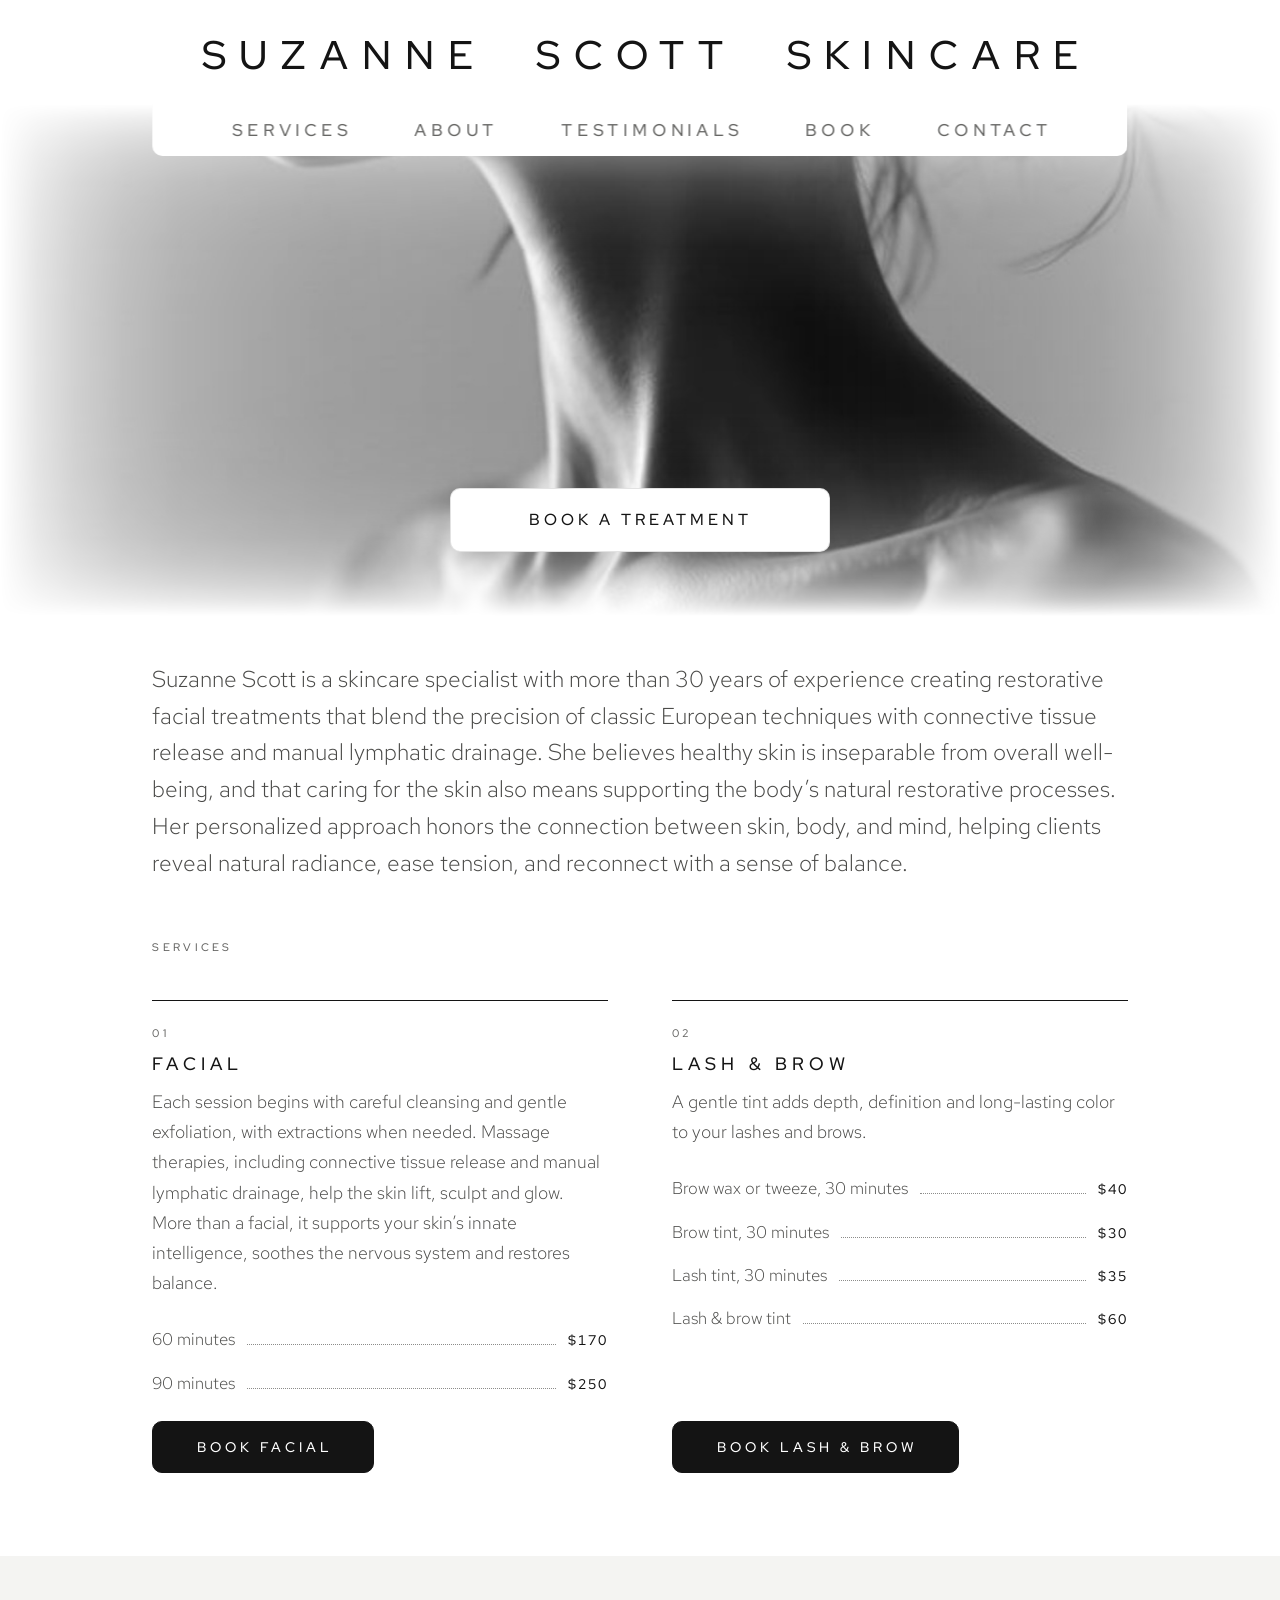
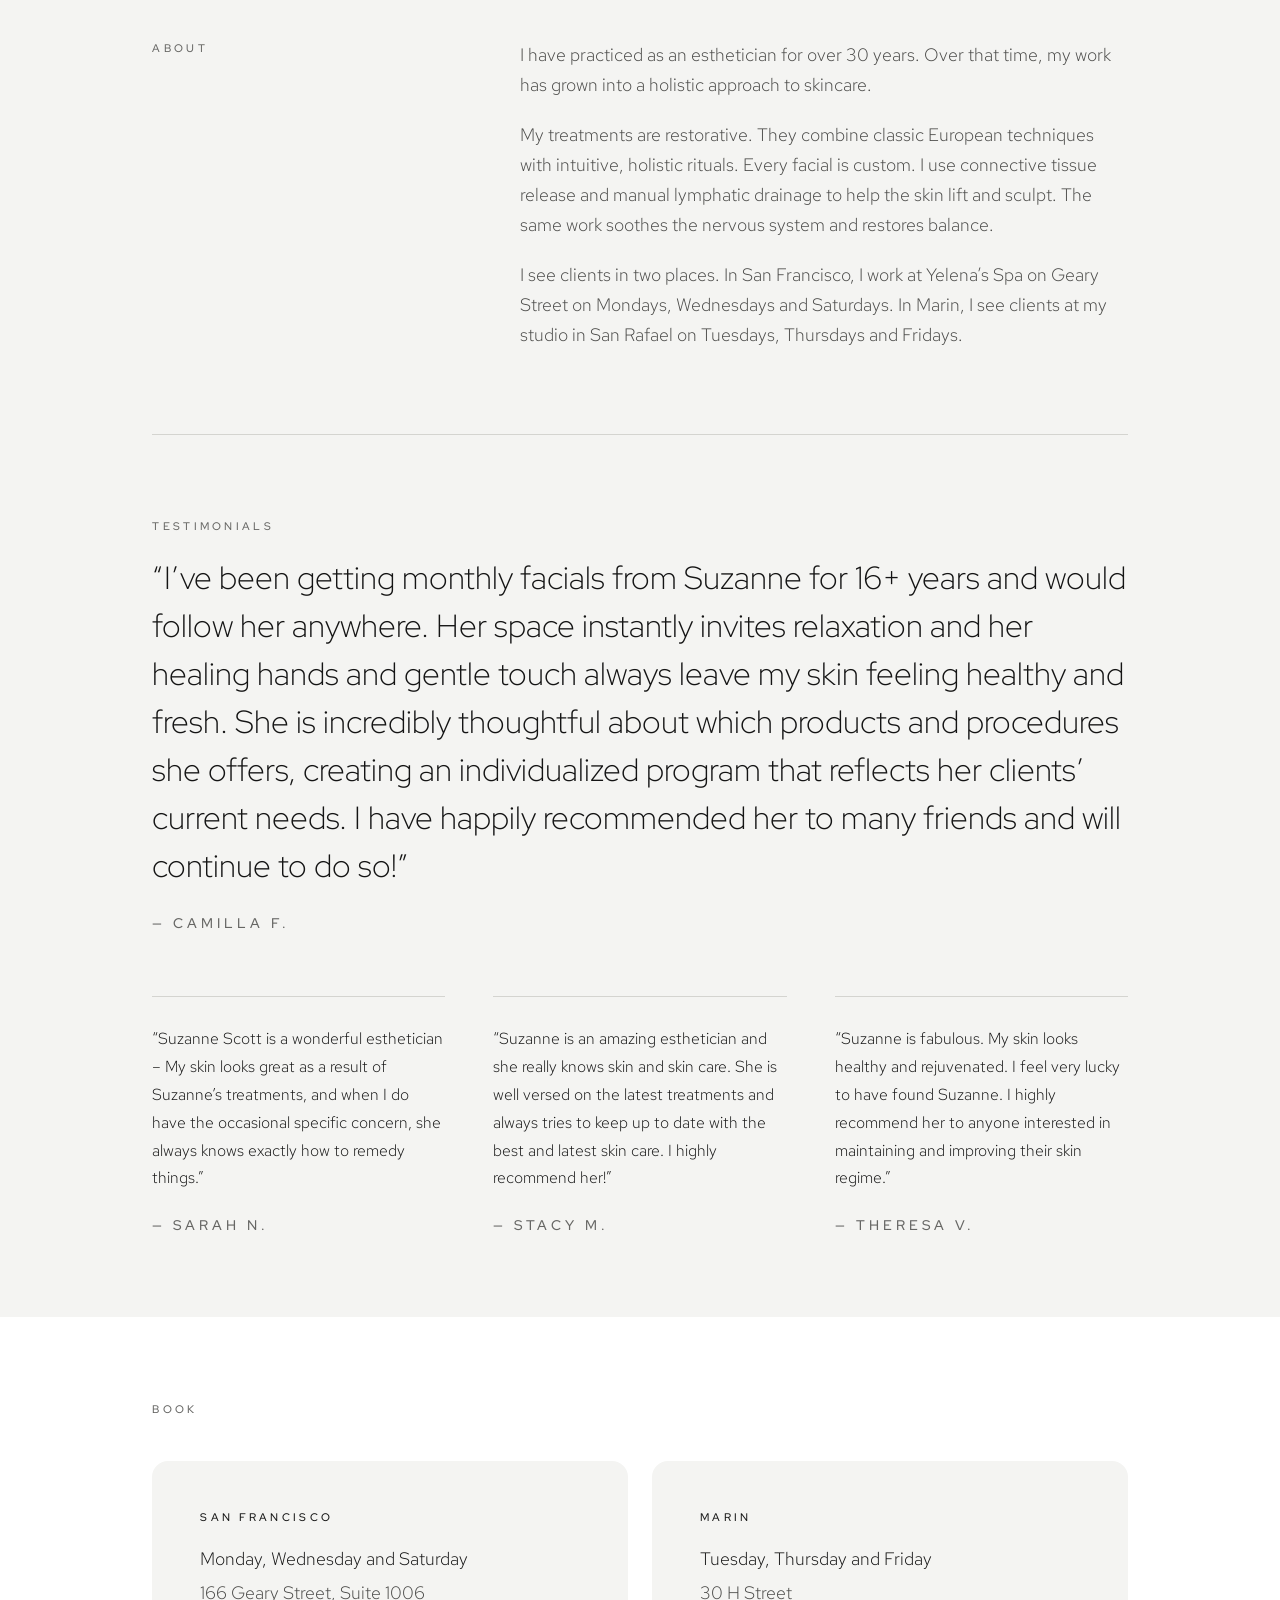
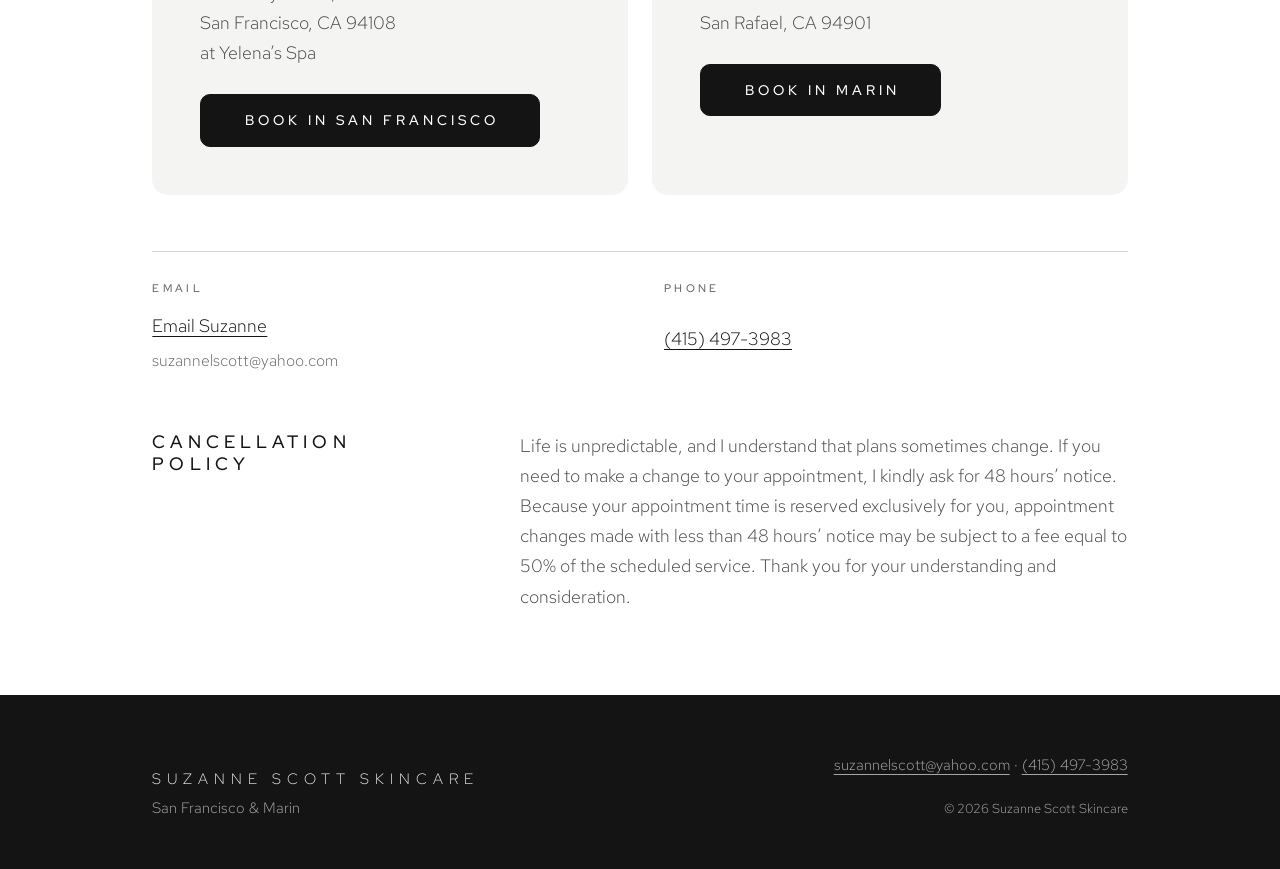
==== commit 4b43938c: "Update bio, facial pricing, Marin days and studio, cancellation policy - New intro bio (also in Pers" ====
--- a/index.html
+++ b/index.html
@@ -70,7 +70,7 @@
         "isPartOf": { "@id": "https://suzannescottskincare.com/#website" },
         "about": { "@id": "https://suzannescottskincare.com/#business" },
         "primaryImageOfPage": { "@id": "https://suzannescottskincare.com/#hero-image" },
-        "dateModified": "2026-10-10",
+        "dateModified": "2026-10-22",
         "inLanguage": "en-US"
       },
       {
@@ -86,7 +86,7 @@
         "@id": "https://suzannescottskincare.com/#suzanne",
         "name": "Suzanne Scott",
         "jobTitle": "Esthetician",
-        "description": "Skincare specialist offering holistic facials and lash and brow services in San Francisco and Marin. An esthetician for more than three decades, she has refined a technique that pairs classic European methods with connective tissue release and manual lymphatic drainage to restore balance to the skin.",
+        "description": "Suzanne Scott is a skincare specialist with more than 30 years of experience creating restorative facial treatments that blend the precision of classic European techniques with connective tissue release and manual lymphatic drainage. She believes healthy skin is inseparable from overall well-being, and that caring for the skin also means supporting the body’s natural restorative processes. Her personalized approach honors the connection between skin, body, and mind, helping clients reveal natural radiance, ease tension, and reconnect with a sense of balance.",
         "knowsAbout": ["Holistic facials", "European facial techniques", "Connective tissue release", "Manual lymphatic drainage", "Lash and brow tinting", "Brow waxing"],
         "worksFor": { "@id": "https://suzannescottskincare.com/#business" },
         "url": "https://suzannescottskincare.com/#about"
@@ -100,7 +100,7 @@
         "email": "suzannelscott@yahoo.com",
         "telephone": "+1-415-497-3983",
         "image": "https://suzannescottskincare.com/images/og-image.jpg",
-        "priceRange": "$30–$225",
+        "priceRange": "$30–$250",
         "currenciesAccepted": "USD",
         "founder": { "@id": "https://suzannescottskincare.com/#suzanne" },
         "areaServed": [
@@ -117,7 +117,7 @@
             "telephone": "+1-415-497-3983",
             "email": "suzannelscott@yahoo.com",
             "image": "https://suzannescottskincare.com/images/og-image.jpg",
-            "priceRange": "$30–$225",
+            "priceRange": "$30–$250",
             "address": {
               "@type": "PostalAddress",
               "streetAddress": "166 Geary Street, Suite 1006",
@@ -133,12 +133,12 @@
             "@type": "HealthAndBeautyBusiness",
             "@id": "https://suzannescottskincare.com/#marin",
             "name": "Suzanne Scott Skincare – Marin",
-            "description": "Appointments Thursday at Lise of Copenhagen in San Rafael.",
+            "description": "Appointments Tuesday, Thursday and Friday at Suzanne Scott’s studio in San Rafael.",
             "url": "https://suzannescottskincare.com/#contact",
             "telephone": "+1-415-497-3983",
             "email": "suzannelscott@yahoo.com",
             "image": "https://suzannescottskincare.com/images/og-image.jpg",
-            "priceRange": "$30–$225",
+            "priceRange": "$30–$250",
             "address": {
               "@type": "PostalAddress",
               "streetAddress": "30 H Street",
@@ -147,18 +147,17 @@
               "postalCode": "94901",
               "addressCountry": "US"
             },
-            "hasMap": "https://www.google.com/maps/search/?api=1&query=30+H+Street+San+Rafael+CA+94901",
-            "containedInPlace": { "@type": "Place", "name": "Lise of Copenhagen" }
+            "hasMap": "https://www.google.com/maps/search/?api=1&query=30+H+Street+San+Rafael+CA+94901"
           }
         ],
         "hasOfferCatalog": {
           "@type": "OfferCatalog",
           "name": "Services",
           "itemListElement": [
-            { "@type": "Offer", "name": "Custom Holistic Facial, 60 minutes", "price": "165", "priceCurrency": "USD",
+            { "@type": "Offer", "name": "Custom Holistic Facial, 60 minutes", "price": "170", "priceCurrency": "USD",
               "itemOffered": { "@type": "Service", "name": "Custom Holistic Facial", "serviceType": "Facial",
                 "description": "Cleansing, gentle exfoliation, extractions when needed, connective tissue release and manual lymphatic drainage." } },
-            { "@type": "Offer", "name": "Custom Holistic Facial, 90 minutes", "price": "225", "priceCurrency": "USD",
+            { "@type": "Offer", "name": "Custom Holistic Facial, 90 minutes", "price": "250", "priceCurrency": "USD",
               "itemOffered": { "@type": "Service", "name": "Custom Holistic Facial", "serviceType": "Facial" } },
             { "@type": "Offer", "name": "Brow Wax or Tweeze, 30 minutes", "price": "40", "priceCurrency": "USD",
               "itemOffered": { "@type": "Service", "name": "Brow Wax or Tweeze", "serviceType": "Brow shaping" } },
@@ -203,7 +202,7 @@
   <main id="main">
     <section class="sec intro" id="intro" aria-label="Introduction">
       <div class="wrap stack">
-        <p class="text">Suzanne Scott is a skincare specialist offering holistic facials and lash and brow services in San Francisco and Marin. An esthetician for more than three decades, she has refined a technique that pairs classic European methods with connective tissue release and manual lymphatic drainage to restore balance to the skin.</p>
+        <p class="text">Suzanne Scott is a skincare specialist with more than 30 years of experience creating restorative facial treatments that blend the precision of classic European techniques with connective tissue release and manual lymphatic drainage. She believes healthy skin is inseparable from overall well-being, and that caring for the skin also means supporting the body’s natural restorative processes. Her personalized approach honors the connection between skin, body, and mind, helping clients reveal natural radiance, ease tension, and reconnect with a sense of balance.</p>
       </div>
     </section>
 
@@ -218,8 +217,8 @@
             <h3 class="h3">Facial</h3>
             <p class="text">Each session begins with careful cleansing and gentle exfoliation, with extractions when needed. Massage therapies, including connective tissue release and manual lymphatic drainage, help the skin lift, sculpt and glow. More than a facial, it supports your skin’s innate intelligence, soothes the nervous system and restores balance.</p>
             <dl class="prices">
-              <div><dt>60 minutes</dt><dd class="btn-text">$165</dd></div>
-              <div><dt>90 minutes</dt><dd class="btn-text">$225</dd></div>
+              <div><dt>60 minutes</dt><dd class="btn-text">$170</dd></div>
+              <div><dt>90 minutes</dt><dd class="btn-text">$250</dd></div>
             </dl>
             <a class="btn btn-text card-btn" href="#contact">Book facial</a>
           </article>
@@ -247,7 +246,7 @@
         <div class="text">
           <p>I have practiced as an esthetician for over 30 years. Over that time, my work has grown into a holistic approach to skincare.</p>
           <p>My treatments are restorative. They combine classic European techniques with intuitive, holistic rituals. Every facial is custom. I use connective tissue release and manual lymphatic drainage to help the skin lift and sculpt. The same work soothes the nervous system and restores balance.</p>
-          <p>I see clients in two places. In San Francisco, I work at Yelena’s Spa on Geary Street on Mondays, Wednesdays and Saturdays. In Marin, I work at Lise of Copenhagen in San Rafael on Thursdays.</p>
+          <p>I see clients in two places. In San Francisco, I work at Yelena’s Spa on Geary Street on Mondays, Wednesdays and Saturdays. In Marin, I see clients at my studio in San Rafael on Tuesdays, Thursdays and Fridays.</p>
         </div>
       </div>
     </section>
@@ -294,8 +293,8 @@
           <div class="loc">
             <h3 class="label">Marin</h3>
             <div class="text">
-              <p class="days">Thursday</p>
-              <address>30 H Street<br>San Rafael, CA 94901<br>at Lise of Copenhagen</address>
+              <p class="days">Tuesday, Thursday and Friday</p>
+              <address>30 H Street<br>San Rafael, CA 94901</address>
             </div>
             <a class="btn btn-text" href="mailto:suzannelscott@yahoo.com?subject=Appointment%20request%20-%20Marin">Book in Marin</a>
           </div>
@@ -308,7 +307,7 @@
         </address>
         <div class="policy">
           <h3 class="h3">Cancellation policy</h3>
-          <p class="text">I understand that life happens and plans change. If you need to cancel or reschedule, please let me know at least 24 hours in advance. Cancellations made with less than 24 hours’ notice are charged 50% of the total service cost. Thank you for understanding.</p>
+          <p class="text">Life is unpredictable, and I understand that plans sometimes change. If you need to make a change to your appointment, I kindly ask for 48 hours’ notice. Because your appointment time is reserved exclusively for you, appointment changes made with less than 48 hours’ notice may be subject to a fee equal to 50% of the scheduled service. Thank you for your understanding and consideration.</p>
         </div>
       </div>
     </section>
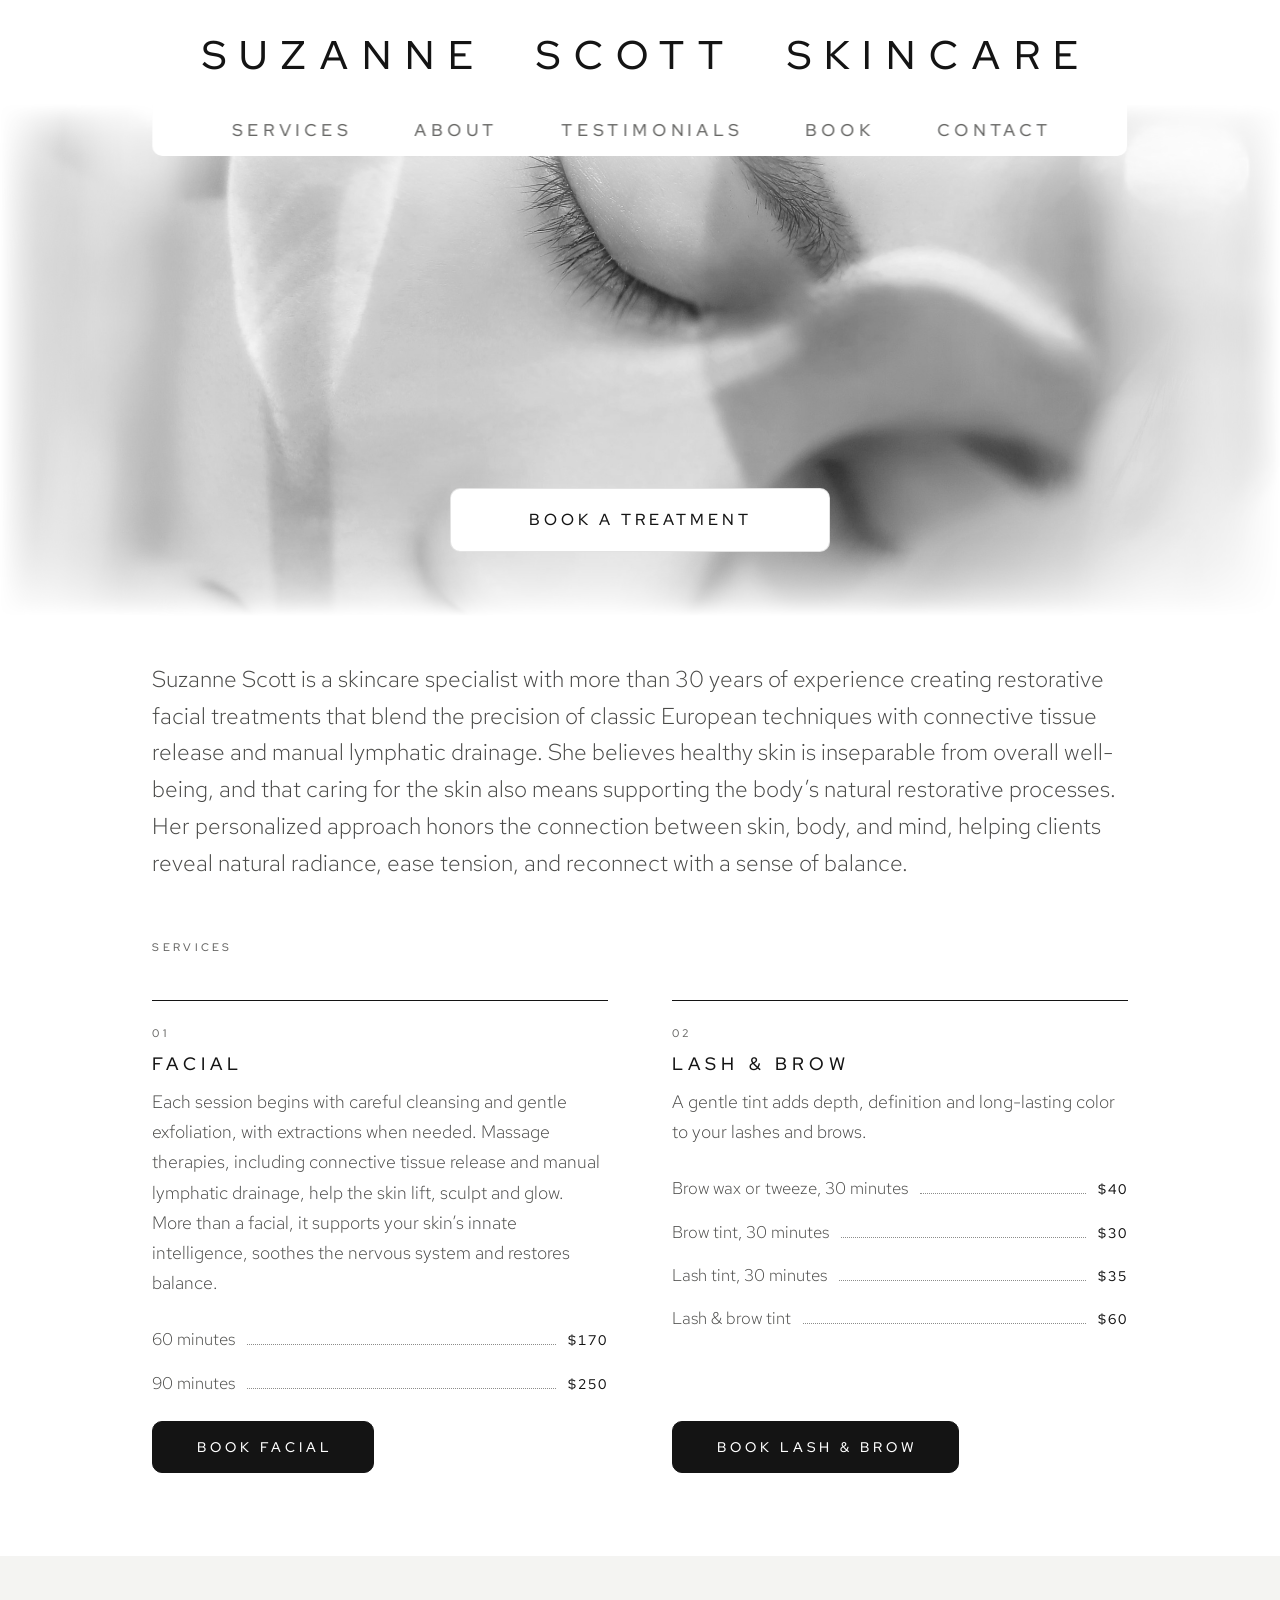
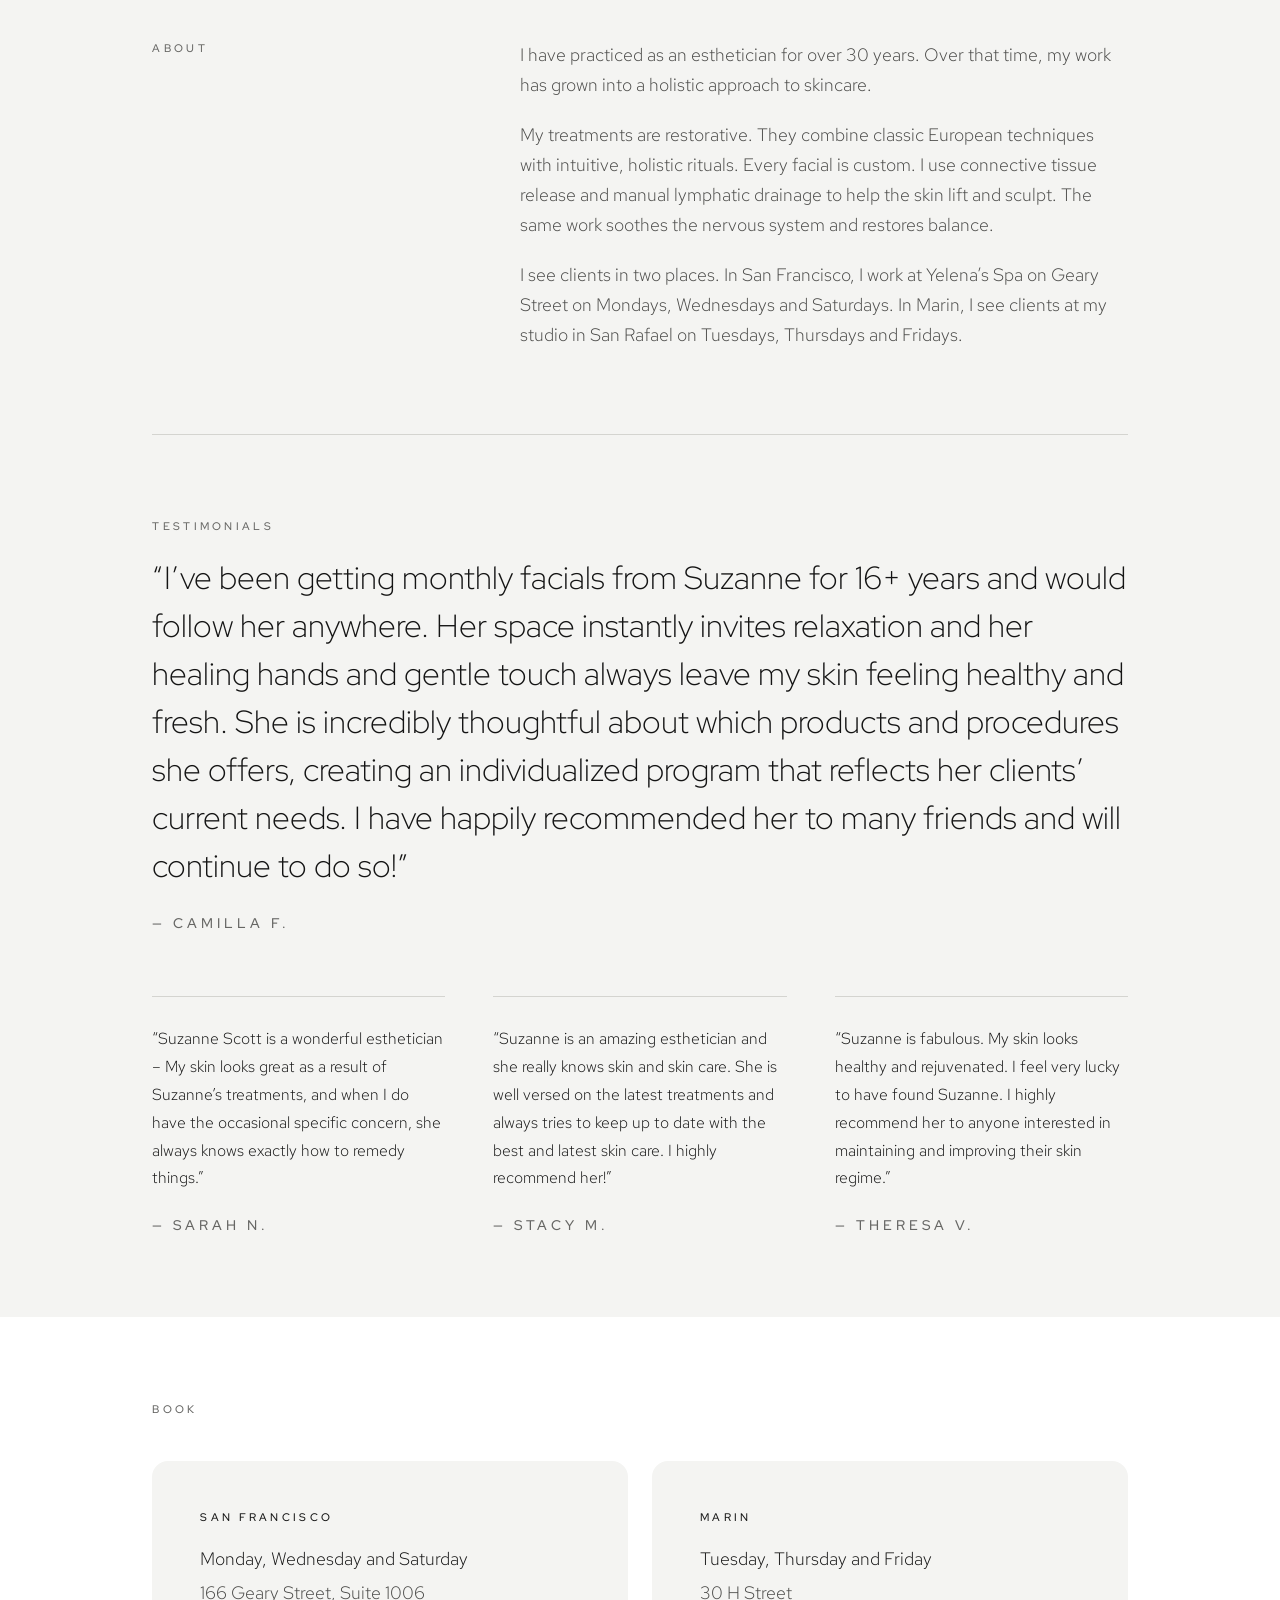
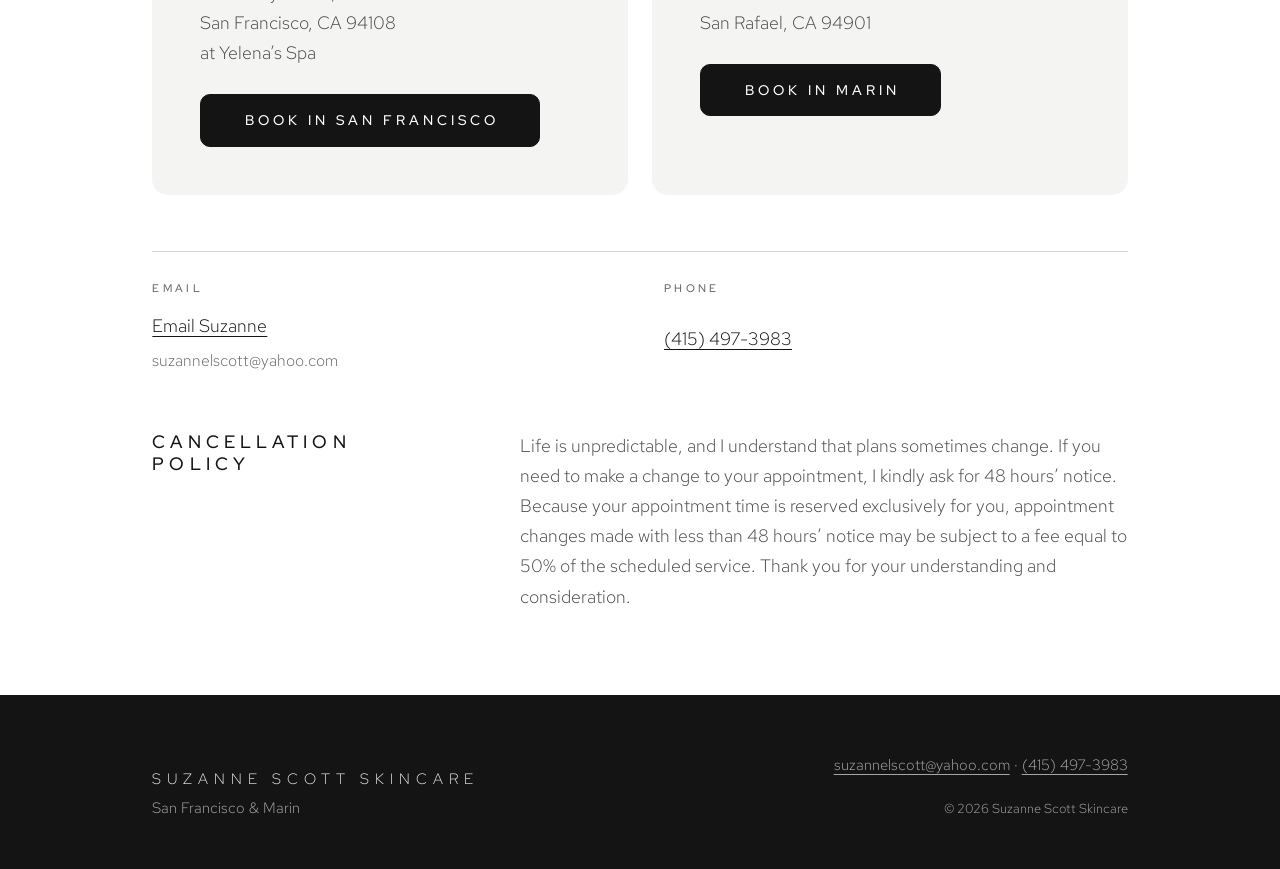
==== commit 295e59c5: "Replace hero image with eyes-closed facial photo Co-Authored-By: Claude Opus 5.5 <noreply@anthropic." ====
--- a/index.html
+++ b/index.html
@@ -77,9 +77,9 @@
         "@type": "ImageObject",
         "@id": "https://suzannescottskincare.com/#hero-image",
         "url": "https://suzannescottskincare.com/images/suzanne-scott-skin-care-hero.jpg",
-        "width": 1338,
-        "height": 764,
-        "caption": "Black-and-white close-up of a woman's neck and collarbone in soft studio light"
+        "width": 2400,
+        "height": 1762,
+        "caption": "Black-and-white close-up of a woman with eyes closed during a facial, a fan brush resting on her skin"
       },
       {
         "@type": "Person",
@@ -194,7 +194,7 @@
       </nav>
     </header>
     <div class="hero-media">
-      <img src="images/suzanne-scott-skin-care-hero.jpg" fetchpriority="high" alt="Black-and-white close-up of a woman's neck and collarbone in soft studio light" width="1338" height="764">
+      <img src="images/suzanne-scott-skin-care-hero.jpg" fetchpriority="high" alt="Black-and-white close-up of a woman with eyes closed during a facial, a fan brush resting on her skin" width="2400" height="1762">
       <a class="btn btn-text cta" href="#contact"><span class="shimmer">Book a treatment</span></a>
     </div>
   </div>
